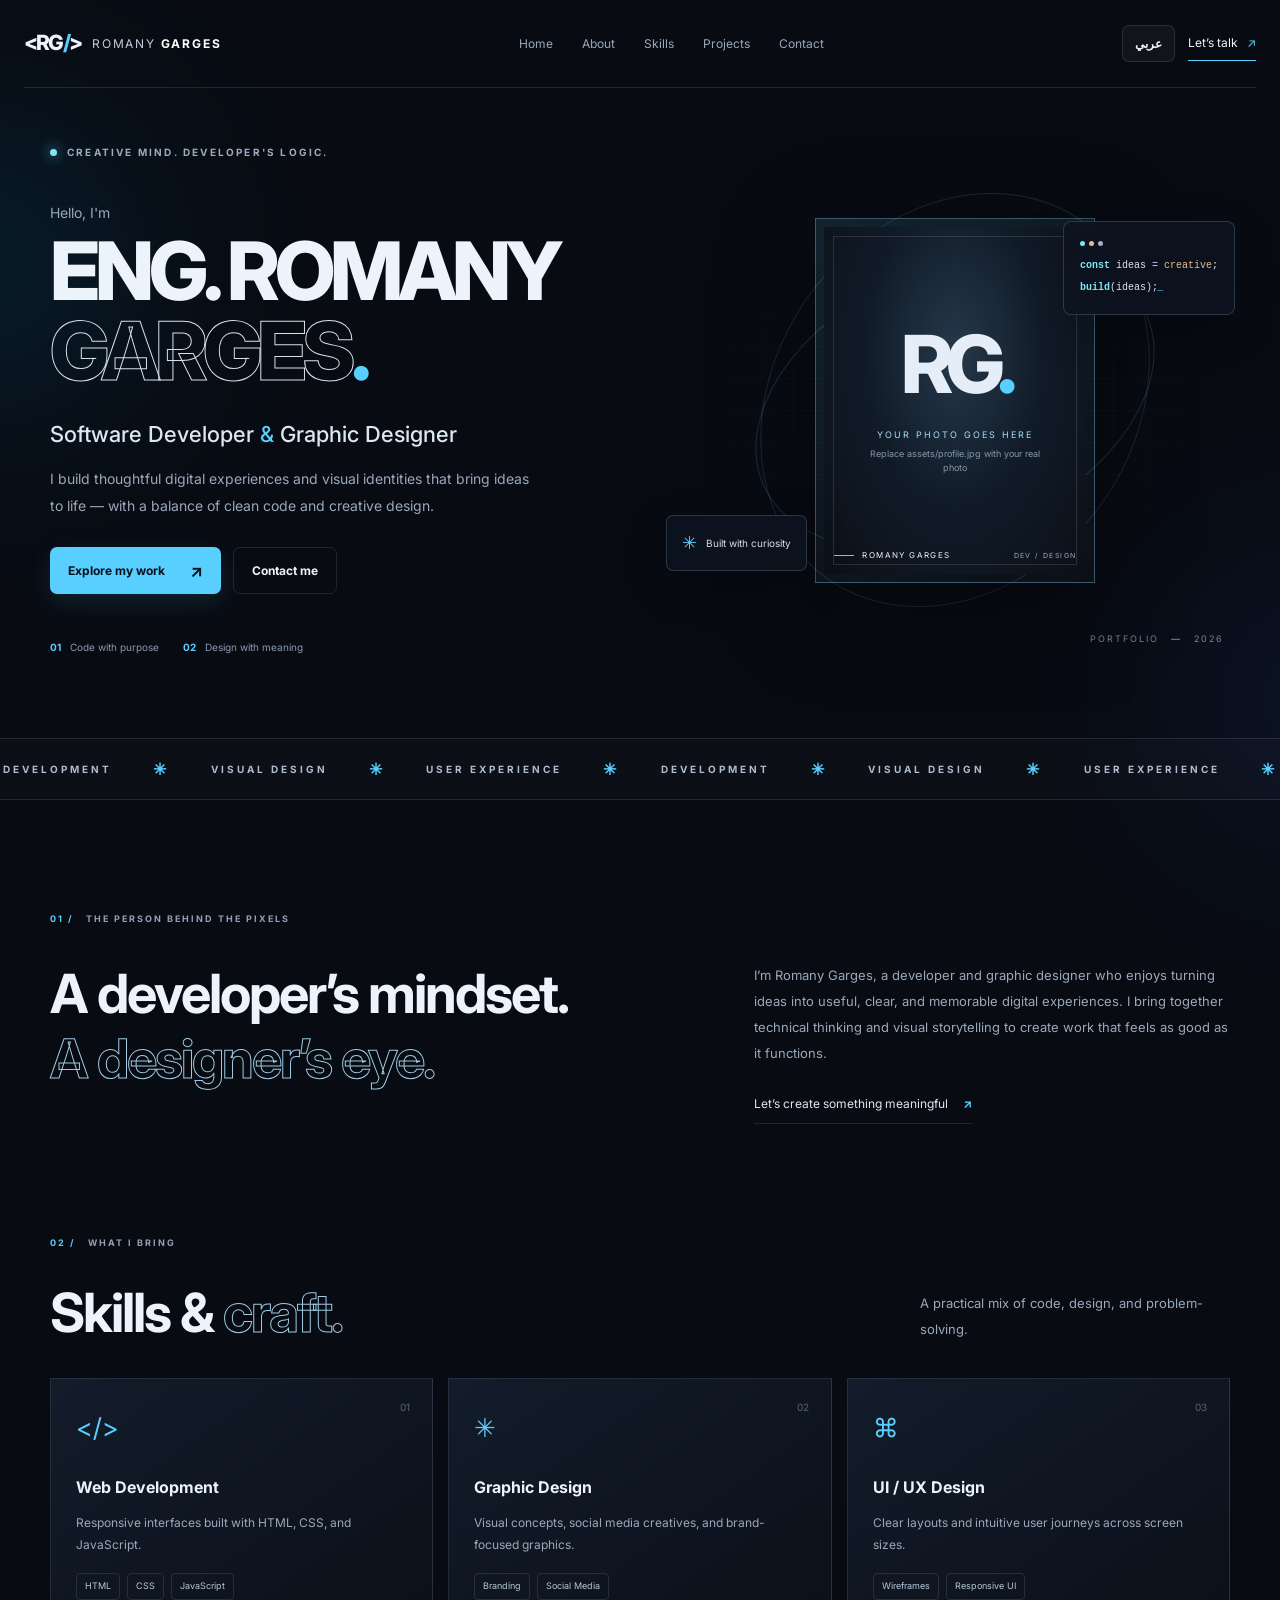
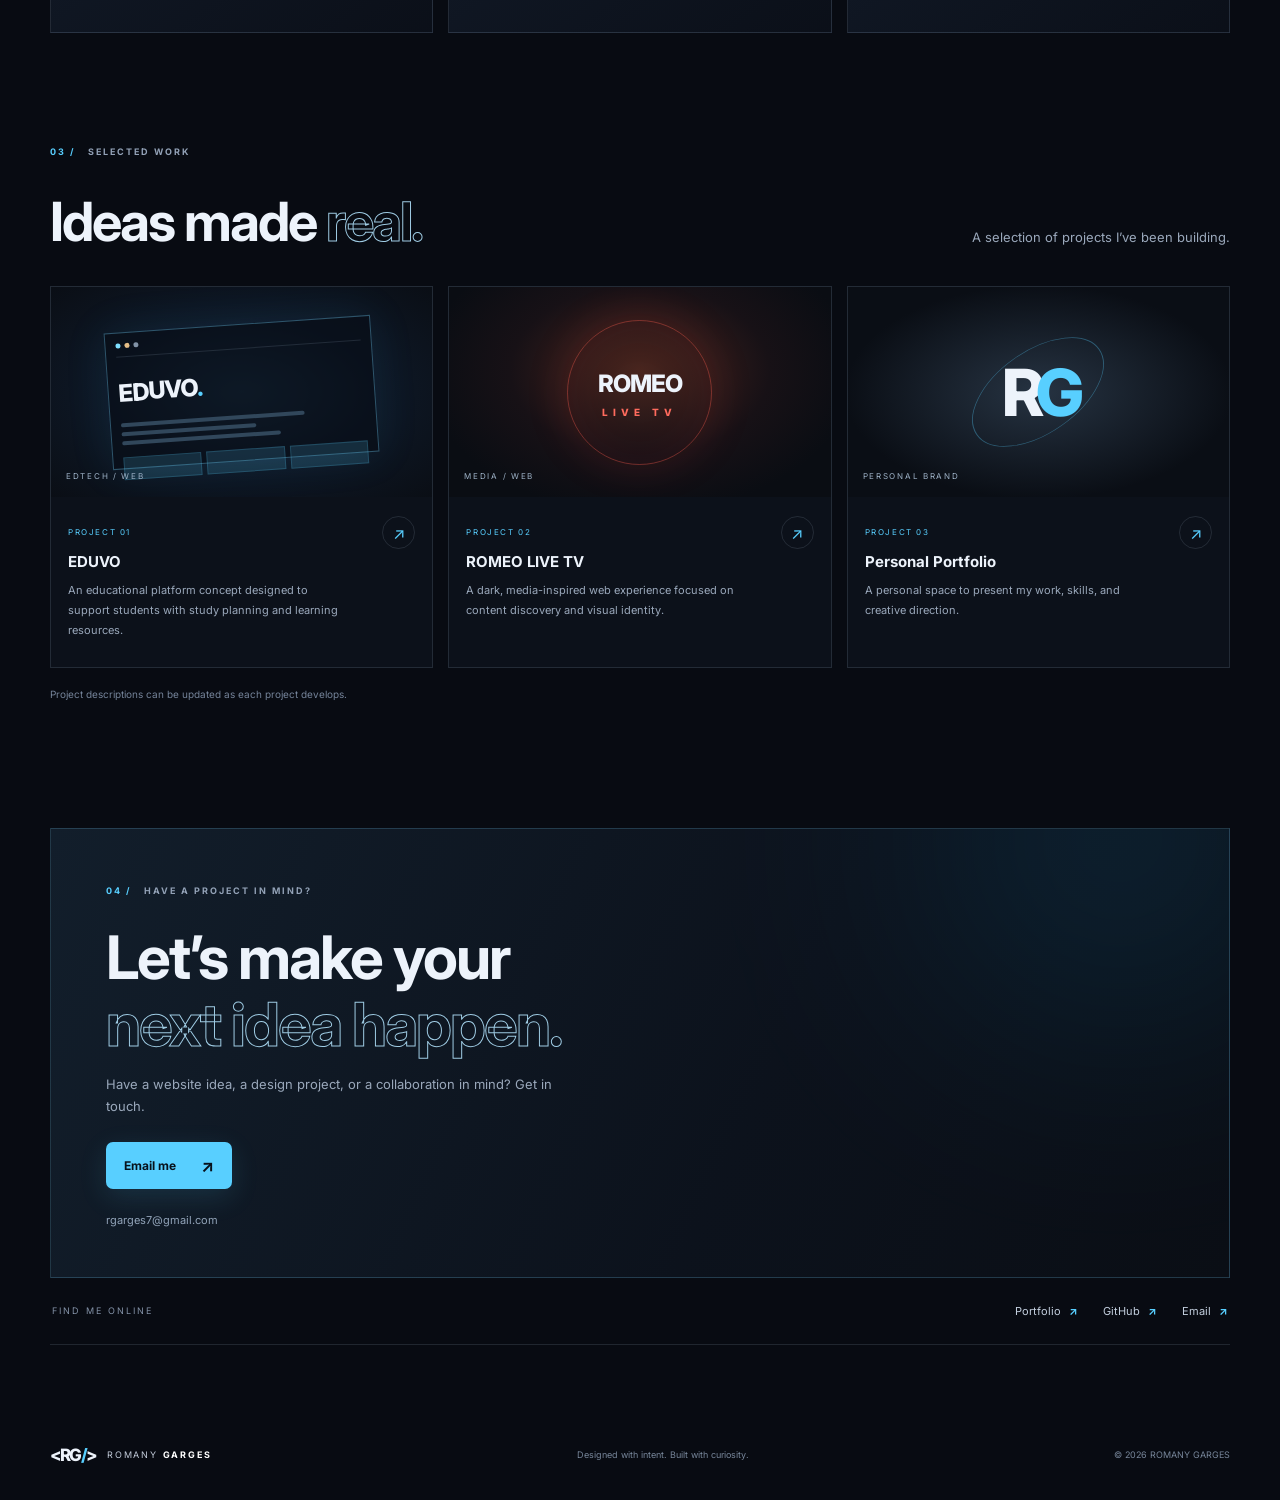
==== index.html @ a55a4fc3 "Add files via upload" ====
<!doctype html>
<html lang="en" dir="ltr">
<head>
  <meta charset="utf-8">
  <meta name="viewport" content="width=device-width, initial-scale=1">
  <meta name="theme-color" content="#080b12">
  <meta name="description" content="Romany Garges — Software Developer & Graphic Designer.">
  <title>ENG. ROMANY GARGES — Portfolio</title>
  <link rel="preconnect" href="https://fonts.googleapis.com">
  <link rel="preconnect" href="https://fonts.gstatic.com" crossorigin>
  <link href="https://fonts.googleapis.com/css2?family=Cairo:wght@400;500;600;700;800&family=Inter:wght@400;500;600;700;800&display=swap" rel="stylesheet">
  <link rel="stylesheet" href="style.css">
  <script src="script.js" defer></script>
</head>
<body>
  <div class="ambient ambient-one"></div><div class="ambient ambient-two"></div>
  <header class="site-header">
    <a class="brand" href="#home" aria-label="Romany Garges home">
      <span class="brand-mark">&lt;RG<span>/</span>&gt;</span>
      <span class="brand-name">ROMANY <b>GARGES</b></span>
    </a>
    <nav class="desktop-nav" aria-label="Main navigation">
      <a href="#home" data-i18n="navHome">Home</a><a href="#about" data-i18n="navAbout">About</a>
      <a href="#skills" data-i18n="navSkills">Skills</a><a href="#projects" data-i18n="navProjects">Projects</a>
      <a href="#contact" data-i18n="navContact">Contact</a>
    </nav>
    <div class="header-actions">
      <button class="language-toggle" id="languageToggle" type="button" aria-label="Switch language">عربي</button>
      <a class="header-cta" href="#contact" data-i18n="letsTalk">Let’s talk <span>↗</span></a>
      <button class="menu-toggle" id="menuToggle" aria-label="Open navigation" aria-expanded="false" type="button"><span></span><span></span></button>
    </div>
  </header>

  <main>
    <section class="hero section-wrap" id="home">
      <div class="hero-copy">
        <div class="eyebrow"><span class="status-dot"></span><span data-i18n="availability">CREATIVE MIND. DEVELOPER'S LOGIC.</span></div>
        <p class="hero-kicker" data-i18n="hello">Hello, I'm</p>
        <h1>ENG. ROMANY<br><span>GARGES</span><i>.</i></h1>
        <h2 data-i18n="heroRole">Software Developer <span>&</span> Graphic Designer</h2>
        <p class="hero-description" data-i18n="heroDescription">I build thoughtful digital experiences and visual identities that bring ideas to life — with a balance of clean code and creative design.</p>
        <div class="hero-actions">
          <a class="button button-primary" href="#projects"><span data-i18n="viewWork">Explore my work</span><span class="arrow">↗</span></a>
          <a class="button button-ghost" href="#contact" data-i18n="contactMe">Contact me</a>
        </div>
        <div class="hero-meta"><span><b>01</b> <span data-i18n="metaOne">Code with purpose</span></span><span><b>02</b> <span data-i18n="metaTwo">Design with meaning</span></span></div>
      </div>
      <div class="hero-visual">
        <div class="visual-grid"></div>
        <div class="orbit orbit-a"></div><div class="orbit orbit-b"></div>
        <div class="portrait-frame">
          <div class="portrait-placeholder" id="portraitPlaceholder">
            <div class="portrait-monogram">RG<span>.</span></div>
            <p data-i18n="photoHint">YOUR PHOTO GOES HERE</p>
            <small data-i18n="photoSubHint">Replace assets/profile.jpg with your real photo</small>
          </div>
          <img class="portrait-image" id="portraitImage" src="assets/profile.jpg" alt="Romany Garges portrait" hidden>
          <div class="portrait-caption"><span class="caption-line"></span><span>ROMANY GARGES</span><small>DEV / DESIGN</small></div>
        </div>
        <div class="floating-card code-card"><span class="code-dot"></span><span class="code-dot"></span><span class="code-dot"></span><p><b>const</b> ideas = <em>creative</em>;</p><p><b>build</b>(ideas);<i>_</i></p></div>
        <div class="floating-card badge-card"><span class="badge-icon">✳</span><span data-i18n="badgeText">Built with curiosity</span></div>
        <div class="visual-index">PORTFOLIO <span>—</span> 2026</div>
      </div>
    </section>

    <section class="ticker" aria-label="Specialties"><div class="ticker-track"><span>DEVELOPMENT</span><i>✳</i><span>VISUAL DESIGN</span><i>✳</i><span>USER EXPERIENCE</span><i>✳</i><span>DEVELOPMENT</span><i>✳</i><span>VISUAL DESIGN</span><i>✳</i><span>USER EXPERIENCE</span><i>✳</i></div></section>

    <section class="content-section section-wrap" id="about">
      <div class="section-label"><span>01 /</span><span data-i18n="aboutLabel">THE PERSON BEHIND THE PIXELS</span></div>
      <div class="about-grid">
        <h2 class="section-heading" data-i18n="aboutHeading">A developer’s mindset.<br><span>A designer’s eye.</span></h2>
        <div class="about-copy"><p data-i18n="aboutText">I’m Romany Garges, a developer and graphic designer who enjoys turning ideas into useful, clear, and memorable digital experiences. I bring together technical thinking and visual storytelling to create work that feels as good as it functions.</p><a class="text-link" href="#contact"><span data-i18n="startConversation">Let’s create something meaningful</span> <b>↗</b></a></div>
      </div>
    </section>

    <section class="content-section section-wrap" id="skills">
      <div class="section-label"><span>02 /</span><span data-i18n="skillsLabel">WHAT I BRING</span></div>
      <div class="section-title-row"><h2 class="section-heading" data-i18n="skillsHeading">Skills & <span>craft.</span></h2><p data-i18n="skillsIntro">A practical mix of code, design, and problem-solving.</p></div>
      <div class="skills-grid">
        <article class="skill-card"><span class="skill-number">01</span><div class="skill-icon">&lt;/&gt;</div><h3 data-i18n="skillWeb">Web Development</h3><p data-i18n="skillWebText">Responsive interfaces built with HTML, CSS, and JavaScript.</p><div class="skill-tags"><span>HTML</span><span>CSS</span><span>JavaScript</span></div></article>
        <article class="skill-card"><span class="skill-number">02</span><div class="skill-icon">✳</div><h3 data-i18n="skillDesign">Graphic Design</h3><p data-i18n="skillDesignText">Visual concepts, social media creatives, and brand-focused graphics.</p><div class="skill-tags"><span>Branding</span><span>Social Media</span></div></article>
        <article class="skill-card"><span class="skill-number">03</span><div class="skill-icon">⌘</div><h3 data-i18n="skillUI">UI / UX Design</h3><p data-i18n="skillUIText">Clear layouts and intuitive user journeys across screen sizes.</p><div class="skill-tags"><span>Wireframes</span><span>Responsive UI</span></div></article>
      </div>
    </section>

    <section class="content-section section-wrap" id="projects">
      <div class="section-label"><span>03 /</span><span data-i18n="projectsLabel">SELECTED WORK</span></div>
      <div class="section-title-row"><h2 class="section-heading" data-i18n="projectsHeading">Ideas made <span>real.</span></h2><p data-i18n="projectsIntro">A selection of projects I’ve been building.</p></div>
      <div class="projects-grid">
        <article class="project-card project-eduvo"><div class="project-art"><div class="project-window"><div class="window-top"><span></span><span></span><span></span></div><div class="eduvo-mark">EDUVO<span>.</span></div><div class="art-lines"><i></i><i></i><i></i></div><div class="art-blocks"><b></b><b></b><b></b></div></div><span class="project-type">EDTECH / WEB</span></div><div class="project-info"><div><span class="project-index">PROJECT 01</span><h3>EDUVO</h3><p data-i18n="eduvoDesc">An educational platform concept designed to support students with study planning and learning resources.</p></div><a class="project-link" href="https://upload.app/download/eduvo/eduvo.auwu/947d95ccb1afb84727fc79324b23fa2edc317f415d9a5c002e53dbbc675c8677" target="_blank" rel="noopener noreferrer" aria-label="Open EDUVO project">↗</a></div></article>
        <article class="project-card project-romeo"><div class="project-art"><div class="romeo-word">ROMEO<span>LIVE TV</span></div><div class="romeo-orb"></div><span class="project-type">MEDIA / WEB</span></div><div class="project-info"><div><span class="project-index">PROJECT 02</span><h3>ROMEO LIVE TV</h3><p data-i18n="romeoDesc">A dark, media-inspired web experience focused on content discovery and visual identity.</p></div><a class="project-link" href="https://romeo311020.github.io/romeo-live-tv-31/" target="_blank" rel="noopener noreferrer" aria-label="Open ROMEO LIVE TV project">↗</a></div></article>
        <article class="project-card project-portfolio"><div class="project-art"><div class="portfolio-symbol"><span>R</span><i>G</i></div><div class="portfolio-ring"></div><span class="project-type">PERSONAL BRAND</span></div><div class="project-info"><div><span class="project-index">PROJECT 03</span><h3 data-i18n="personalProject">Personal Portfolio</h3><p data-i18n="portfolioDesc">A personal space to present my work, skills, and creative direction.</p></div><a class="project-link" href="https://github.com/romeo311020/romany-garges-portfolio" target="_blank" rel="noopener noreferrer" aria-label="Open portfolio repository">↗</a></div></article>
      </div>
      <p class="projects-note" data-i18n="projectsNote">Project descriptions can be updated as each project develops.</p>
    </section>

    <section class="contact-section section-wrap" id="contact">
      <div class="contact-panel"><div class="contact-glow"></div><div class="section-label"><span>04 /</span><span data-i18n="contactLabel">HAVE A PROJECT IN MIND?</span></div><h2 data-i18n="contactHeading">Let’s make your<br><span>next idea happen.</span></h2><p data-i18n="contactText">Have a website idea, a design project, or a collaboration in mind? Get in touch.</p><a class="button button-primary" href="mailto:rgarges7@gmail.com"><span data-i18n="emailMe">Email me</span><span class="arrow">↗</span></a><div class="contact-email">rgarges7@gmail.com</div></div>
      <div class="social-row"><span data-i18n="socialPrompt">FIND ME ONLINE</span><div><a href="https://romeo311020.github.io/Romany-Profile/" target="_blank" rel="noopener noreferrer">Portfolio <b>↗</b></a><a href="https://github.com/romeo311020" target="_blank" rel="noopener noreferrer">GitHub <b>↗</b></a><a href="mailto:rgarges7@gmail.com">Email <b>↗</b></a></div></div>
    </section>
  </main>
  <footer class="site-footer section-wrap"><a class="brand" href="#home"><span class="brand-mark">&lt;RG<span>/</span>&gt;</span><span class="brand-name">ROMANY <b>GARGES</b></span></a><p data-i18n="footerText">Designed with intent. Built with curiosity.</p><span>© <span id="year"></span> ROMANY GARGES</span></footer>
  <button class="back-top" id="backTop" type="button" aria-label="Back to top">↑</button>
</body>
</html>
---- style.css ----
:root{--bg:#080b12;--panel:#101622;--panel2:#121b29;--line:rgba(193,211,235,.13);--text:#edf3fb;--muted:#9aa8bb;--blue:#58cfff;--cyan:#7ce6f2;--silver:#cbd5e1;--font-en:"Inter",sans-serif;--font-ar:"Cairo",sans-serif;--page:1180px}*{box-sizing:border-box}html{scroll-behavior:smooth;scroll-padding-top:100px}body{margin:0;background:var(--bg);color:var(--text);font-family:var(--font-en);line-height:1.65;overflow-x:hidden}body[dir=rtl]{font-family:var(--font-ar)}a{color:inherit;text-decoration:none}button{font:inherit}.ambient{position:absolute;pointer-events:none;filter:blur(95px);opacity:.15;border-radius:50%;z-index:-1}.ambient-one{width:330px;height:330px;background:#087cb5;top:100px;left:-180px}.ambient-two{width:280px;height:280px;background:#264bb2;top:560px;right:-180px}.section-wrap{width:min(var(--page),calc(100% - 48px));margin-inline:auto}.site-header{height:88px;width:min(1320px,calc(100% - 48px));margin:auto;display:flex;align-items:center;justify-content:space-between;border-bottom:1px solid var(--line);position:relative;z-index:10}.brand{display:inline-flex;align-items:center;gap:11px;white-space:nowrap}.brand-mark{font-size:21px;font-weight:800;letter-spacing:-1.8px;color:var(--text)}.brand-mark span,.hero h1 i,.eduvo-mark span{color:var(--blue);font-style:normal}.brand-name{font-size:12px;letter-spacing:1.8px;color:#c3ccda}.brand-name b{color:white}.desktop-nav{display:flex;gap:29px;align-items:center}.desktop-nav a{font-size:12px;color:var(--muted);transition:color .2s}.desktop-nav a:hover,.text-link:hover{color:var(--blue)}.header-actions{display:flex;align-items:center;gap:13px}.language-toggle{background:rgba(255,255,255,.04);border:1px solid var(--line);border-radius:7px;padding:8px 12px;color:var(--text);cursor:pointer;font-weight:700;font-size:12px}.header-cta{font-size:12px;border-bottom:1px solid var(--blue);padding:7px 0}.header-cta span{color:var(--blue);margin-left:6px}.menu-toggle{display:none;background:none;border:0;padding:8px}.menu-toggle span{display:block;width:22px;height:2px;background:white;margin:5px}.hero{min-height:650px;display:grid;grid-template-columns:1.04fr .96fr;align-items:center;gap:36px;padding-top:44px;padding-bottom:70px}.hero-copy{position:relative;z-index:2}.eyebrow{display:flex;align-items:center;gap:10px;color:#9baabd;font-size:10px;letter-spacing:2.2px;font-weight:700}.status-dot{width:7px;height:7px;border-radius:50%;background:var(--cyan);box-shadow:0 0 13px #58cfff}.hero-kicker{font-size:14px;color:var(--muted);margin:40px 0 7px}.hero h1{font-size:clamp(44px,6.3vw,82px);line-height:.99;letter-spacing:-5px;margin:0;font-weight:800}.hero h1 span{color:transparent;-webkit-text-stroke:1px #d6e1ef}.hero h2{font-size:clamp(16px,2vw,22px);font-weight:500;margin:25px 0 12px;color:#dce7f4}.hero h2 span{color:var(--blue)}.hero-description{max-width:490px;color:var(--muted);font-size:14px;line-height:1.9}.hero-actions{display:flex;gap:12px;margin-top:28px;flex-wrap:wrap}.button{min-height:47px;padding:0 18px;display:inline-flex;align-items:center;justify-content:center;gap:25px;border-radius:7px;font-size:12px;font-weight:700;transition:transform .2s,border-color .2s,background .2s}.button:hover{transform:translateY(-3px)}.button-primary{background:var(--blue);color:#07111b;box-shadow:0 8px 28px rgba(88,207,255,.13)}.button-primary:hover{background:#8de1ff}.button-ghost{border:1px solid var(--line);color:var(--text)}.button-ghost:hover{border-color:var(--blue)}.arrow{font-size:17px}.hero-meta{display:flex;gap:24px;margin-top:45px;color:#8b9aaf;font-size:10px}.hero-meta b{color:var(--blue);margin-right:6px}.hero-visual{height:510px;position:relative;display:flex;align-items:center;justify-content:center}.visual-grid{position:absolute;inset:8% 3%;background-image:linear-gradient(rgba(122,169,209,.07) 1px,transparent 1px),linear-gradient(90deg,rgba(122,169,209,.07) 1px,transparent 1px);background-size:32px 32px;mask-image:radial-gradient(ellipse,black 15%,transparent 72%)}.orbit{position:absolute;border:1px solid rgba(88,207,255,.19);border-radius:50%;transform:rotate(-24deg)}.orbit-a{width:420px;height:270px}.orbit-b{width:360px;height:440px;transform:rotate(36deg);border-color:rgba(203,213,225,.13)}.portrait-frame{position:relative;width:280px;height:365px;border:1px solid rgba(142,211,246,.35);padding:8px;background:linear-gradient(145deg,rgba(88,207,255,.12),rgba(255,255,255,.015));box-shadow:0 24px 100px rgba(0,0,0,.4);z-index:1}.portrait-frame:before{content:"";position:absolute;inset:17px;border:1px solid rgba(255,255,255,.12);pointer-events:none;z-index:2}.portrait-placeholder{height:100%;display:flex;flex-direction:column;align-items:center;justify-content:center;text-align:center;background:radial-gradient(ellipse at 50% 36%,#25384a 0,#111b28 48%,#0b1018 100%);padding:18px}.portrait-monogram{font-size:80px;line-height:1;font-weight:800;letter-spacing:-8px;color:#e5edf8}.portrait-monogram span{color:var(--blue)}.portrait-placeholder p{font-size:9px;letter-spacing:2px;color:#a5dff6;margin:24px 0 4px}.portrait-placeholder small{font-size:9px;color:#8797a9;max-width:170px}.portrait-image{width:100%;height:100%;object-fit:cover;display:block}.portrait-image[hidden]{display:none}.portrait-caption{position:absolute;bottom:19px;left:18px;right:18px;display:flex;align-items:center;gap:8px;font-size:8px;letter-spacing:1.4px;z-index:3}.caption-line{width:20px;height:1px;background:var(--blue)}.portrait-caption small{margin-left:auto;color:#9aa8bb;font-size:7px}.floating-card{position:absolute;background:rgba(13,20,31,.88);border:1px solid rgba(188,213,238,.19);backdrop-filter:blur(14px);box-shadow:0 15px 45px rgba(0,0,0,.22);z-index:3}.code-card{top:76px;right:-5px;padding:13px 16px;border-radius:8px;font:10px/1.8 monospace;color:#dce7f4}.code-card p{margin:4px 0}.code-card b{color:#7ce6f2}.code-card em{color:#e9bd85;font-style:normal}.code-card i{color:var(--blue)}.code-dot{display:inline-block;width:5px;height:5px;border-radius:50%;background:#7ce6f2;margin-right:4px}.code-dot:nth-child(2){background:#e9bd85}.code-dot:nth-child(3){background:#a4b1c3}.badge-card{left:-15px;bottom:84px;padding:12px 15px;display:flex;align-items:center;gap:9px;border-radius:7px;font-size:10px;color:#d4dfeb}.badge-icon{color:var(--blue);font-size:18px}.visual-index{position:absolute;bottom:8px;right:6px;color:#748398;font-size:9px;letter-spacing:2px}.visual-index span{color:var(--blue);margin:0 7px}.ticker{overflow:hidden;border-block:1px solid var(--line);background:rgba(255,255,255,.015);padding:17px 0}.ticker-track{display:flex;align-items:center;justify-content:space-around;gap:35px;min-width:750px;white-space:nowrap;font-size:10px;letter-spacing:3px;color:#aebbd0;font-weight:700}.ticker-track i{color:var(--blue);font-size:16px;font-style:normal}.content-section{padding-top:112px}.section-label{display:flex;gap:12px;align-items:center;color:#93a2b7;font-size:9px;letter-spacing:2px;font-weight:700}.section-label span:first-child{color:var(--blue)}.about-grid{display:grid;grid-template-columns:1fr .75fr;gap:70px;align-items:start;margin-top:35px}.section-heading{font-size:clamp(32px,4.4vw,54px);line-height:1.2;letter-spacing:-2px;margin:0;font-weight:700}.section-heading span,.contact-panel h2 span{color:transparent;-webkit-text-stroke:1px #9fcce4}.about-copy p,.section-title-row>p{font-size:13px;line-height:2;color:var(--muted);margin:0 0 23px}.text-link{display:inline-flex;gap:15px;align-items:center;color:#dce7f4;font-size:12px;border-bottom:1px solid var(--line);padding-bottom:9px}.text-link b{color:var(--blue)}.section-title-row{display:flex;justify-content:space-between;align-items:end;gap:25px;margin:30px 0 32px}.section-title-row>p{max-width:310px;margin-bottom:4px}.skills-grid{display:grid;grid-template-columns:repeat(3,1fr);gap:15px}.skill-card{position:relative;background:linear-gradient(145deg,rgba(20,30,45,.9),rgba(11,16,25,.9));border:1px solid var(--line);padding:28px 25px 25px;min-height:255px;transition:transform .25s,border-color .25s}.skill-card:hover,.project-card:hover{transform:translateY(-5px);border-color:rgba(88,207,255,.4)}.skill-number{position:absolute;right:22px;top:20px;color:#53647a;font-size:10px}.skill-icon{font-size:26px;color:var(--blue);margin-bottom:24px}.skill-card h3{font-size:16px;margin:0 0 10px}.skill-card p{font-size:12px;color:var(--muted);line-height:1.8;min-height:43px}.skill-tags{display:flex;flex-wrap:wrap;gap:7px;margin-top:18px}.skill-tags span{font-size:9px;color:#b8c7d9;padding:5px 8px;border:1px solid var(--line);border-radius:4px}.projects-grid{display:grid;grid-template-columns:repeat(3,1fr);gap:15px}.project-card{border:1px solid var(--line);background:#0c111a;transition:transform .25s,border-color .25s;min-width:0}.project-art{height:210px;position:relative;overflow:hidden;display:flex;align-items:center;justify-content:center;background:radial-gradient(ellipse at 50% 50%,#1c3549 0,#0e1826 50%,#0a0e15 100%)}.project-type{position:absolute;bottom:14px;left:15px;color:#9eb2c7;font-size:8px;letter-spacing:1.7px}.project-window{width:70%;height:65%;border:1px solid rgba(114,213,255,.35);background:rgba(8,14,23,.7);padding:10px;box-shadow:0 0 45px rgba(45,161,220,.1);transform:rotate(-4deg)}.window-top{display:flex;gap:4px;border-bottom:1px solid var(--line);padding-bottom:8px}.window-top span{width:5px;height:5px;border-radius:50%;background:#7edfff}.window-top span:nth-child(2){background:#e5bd86}.window-top span:nth-child(3){background:#8192a6}.eduvo-mark{font-weight:800;font-size:24px;letter-spacing:-1px;margin:16px 0 10px}.art-lines i{display:block;height:4px;width:75%;margin:5px 0;background:#31475b;border-radius:4px}.art-lines i:nth-child(2){width:55%}.art-lines i:nth-child(3){width:65%}.art-blocks{display:flex;gap:5px;margin-top:12px}.art-blocks b{height:23px;flex:1;background:rgba(88,207,255,.15);border:1px solid rgba(88,207,255,.18)}.project-romeo .project-art{background:radial-gradient(ellipse at 50% 40%,#49251e,#171116 48%,#0a0d13 80%)}.romeo-word{font-size:24px;font-weight:800;letter-spacing:-1px;z-index:1}.romeo-word span{display:block;font-size:10px;letter-spacing:5px;color:#ff6b5e;text-align:center}.romeo-orb{position:absolute;width:145px;height:145px;border:1px solid rgba(255,90,76,.4);border-radius:50%;box-shadow:0 0 45px rgba(255,60,55,.13),inset 0 0 45px rgba(255,60,55,.09)}.project-portfolio .project-art{background:radial-gradient(ellipse at 50% 50%,#263342,#0a0e15 72%)}.portfolio-symbol{font-size:65px;font-weight:800;letter-spacing:-9px;z-index:1}.portfolio-symbol i{font-style:normal;color:var(--blue)}.portfolio-ring{position:absolute;width:150px;height:150px;border:1px solid rgba(88,207,255,.35);border-radius:50%;transform:rotate(-35deg) scaleY(.55)}.project-info{display:flex;justify-content:space-between;gap:10px;padding:19px 17px 20px;min-height:170px}.project-index{font-size:8px;color:var(--blue);letter-spacing:1.6px}.project-info h3{font-size:15px;margin:7px 0}.project-info p{font-size:11px;line-height:1.8;color:var(--muted);margin:0;max-width:270px}.project-link{flex:0 0 33px;width:33px;height:33px;border:1px solid var(--line);border-radius:50%;display:grid;place-items:center;color:var(--blue);align-self:flex-start}.project-link:hover{background:var(--blue);color:#07111b}.projects-note{font-size:10px;color:#75849a;margin-top:18px}.contact-section{padding-top:115px;padding-bottom:65px}.contact-panel{position:relative;overflow:hidden;padding:55px 55px 48px;border:1px solid rgba(115,200,239,.22);background:linear-gradient(115deg,#121e2b,#0c121c 60%,#0a0e15)}.contact-glow{position:absolute;width:360px;height:360px;right:-70px;top:-170px;border-radius:50%;background:#168ac4;filter:blur(130px);opacity:.17}.contact-panel h2{font-size:clamp(36px,5vw,60px);line-height:1.13;letter-spacing:-2px;margin:25px 0 15px;position:relative}.contact-panel>p{color:var(--muted);font-size:13px;max-width:470px;margin-bottom:25px}.contact-email{font-size:11px;color:#92a4b9;margin-top:22px}.social-row{display:flex;justify-content:space-between;gap:25px;align-items:center;padding:24px 2px;border-bottom:1px solid var(--line)}.social-row>span{font-size:9px;letter-spacing:2px;color:#8392a7}.social-row>div{display:flex;gap:25px;flex-wrap:wrap}.social-row a{font-size:11px;color:#c3cfde}.social-row a b{color:var(--blue);margin-left:5px}.site-footer{min-height:90px;display:flex;align-items:center;justify-content:space-between;gap:20px;color:#77869a;font-size:9px}.site-footer .brand-mark{font-size:17px}.site-footer .brand-name{font-size:9px}.back-top{position:fixed;bottom:20px;right:20px;width:38px;height:38px;border:1px solid var(--line);background:#101925;color:var(--blue);border-radius:8px;cursor:pointer;opacity:0;pointer-events:none;transition:opacity .2s;z-index:9}.back-top.visible{opacity:1;pointer-events:auto}body[dir=rtl] .hero h1{letter-spacing:0}body[dir=rtl] .hero-meta b{margin-left:6px;margin-right:0}body[dir=rtl] .header-cta span{margin-right:6px;margin-left:0}body[dir=rtl] .project-type{left:auto;right:15px}body[dir=rtl] .skill-number{right:auto;left:22px}body[dir=rtl] .code-card{right:auto;left:-5px}body[dir=rtl] .badge-card{left:auto;right:-15px}body[dir=rtl] .visual-index{right:auto;left:6px}body[dir=rtl] .portrait-caption{left:18px;right:18px}body[dir=rtl] .portrait-caption small{margin-left:0;margin-right:auto}body[dir=rtl] .back-top{right:auto;left:20px}body[dir=rtl] .contact-glow{right:auto;left:-70px}body[dir=rtl] .project-info{text-align:right}
@media(max-width:900px){.desktop-nav{gap:15px}.desktop-nav a{font-size:11px}.hero{gap:12px;min-height:590px}.hero h1{font-size:clamp(43px,7vw,65px)}.hero-visual{transform:scale(.9);transform-origin:center}.about-grid{gap:35px}.project-art{height:170px}.project-info{padding:15px 13px}.project-info p{font-size:10px}}@media(max-width:700px){.section-wrap,.site-header{width:calc(100% - 34px)}.site-header{height:74px}.brand-name{font-size:10px;letter-spacing:1px}.desktop-nav{display:none;position:absolute;top:73px;left:0;right:0;padding:18px;background:#0d1420;border:1px solid var(--line);flex-direction:column;align-items:stretch;gap:0}.desktop-nav.open{display:flex}.desktop-nav a{padding:12px 5px;border-bottom:1px solid var(--line);font-size:13px}.desktop-nav a:last-child{border:0}.header-cta{display:none}.menu-toggle{display:block}.hero{grid-template-columns:1fr;padding-top:55px;padding-bottom:35px;gap:10px}.hero-copy{order:1}.hero-visual{order:0;height:350px;transform:scale(.82);margin:-15px 0 -5px}.hero-kicker{margin-top:26px}.hero h1{font-size:clamp(46px,12vw,72px);letter-spacing:-3px}.hero-description{font-size:13px}.hero-meta{margin-top:30px;gap:15px;flex-wrap:wrap}.code-card{right:0}.badge-card{left:0}.content-section{padding-top:78px}.about-grid{grid-template-columns:1fr;gap:22px;margin-top:25px}.section-heading{font-size:38px}.section-title-row{display:block;margin:24px 0}.section-title-row>p{margin-top:12px}.skills-grid,.projects-grid{grid-template-columns:1fr}.skill-card{min-height:220px}.project-art{height:220px}.project-info{min-height:unset;padding:20px 17px}.project-info p{font-size:11px}.contact-section{padding-top:80px;padding-bottom:35px}.contact-panel{padding:35px 23px}.contact-panel h2{font-size:40px}.social-row{align-items:flex-start;flex-direction:column}.social-row>div{gap:18px}.site-footer{padding:22px 0;align-items:flex-start;flex-direction:column;gap:9px}.ticker-track{justify-content:flex-start;padding-left:15px;gap:24px}.ambient-one{left:-230px}}@media(prefers-reduced-motion:reduce){*,*::before,*::after{scroll-behavior:auto!important;transition:none!important;animation:none!important}}
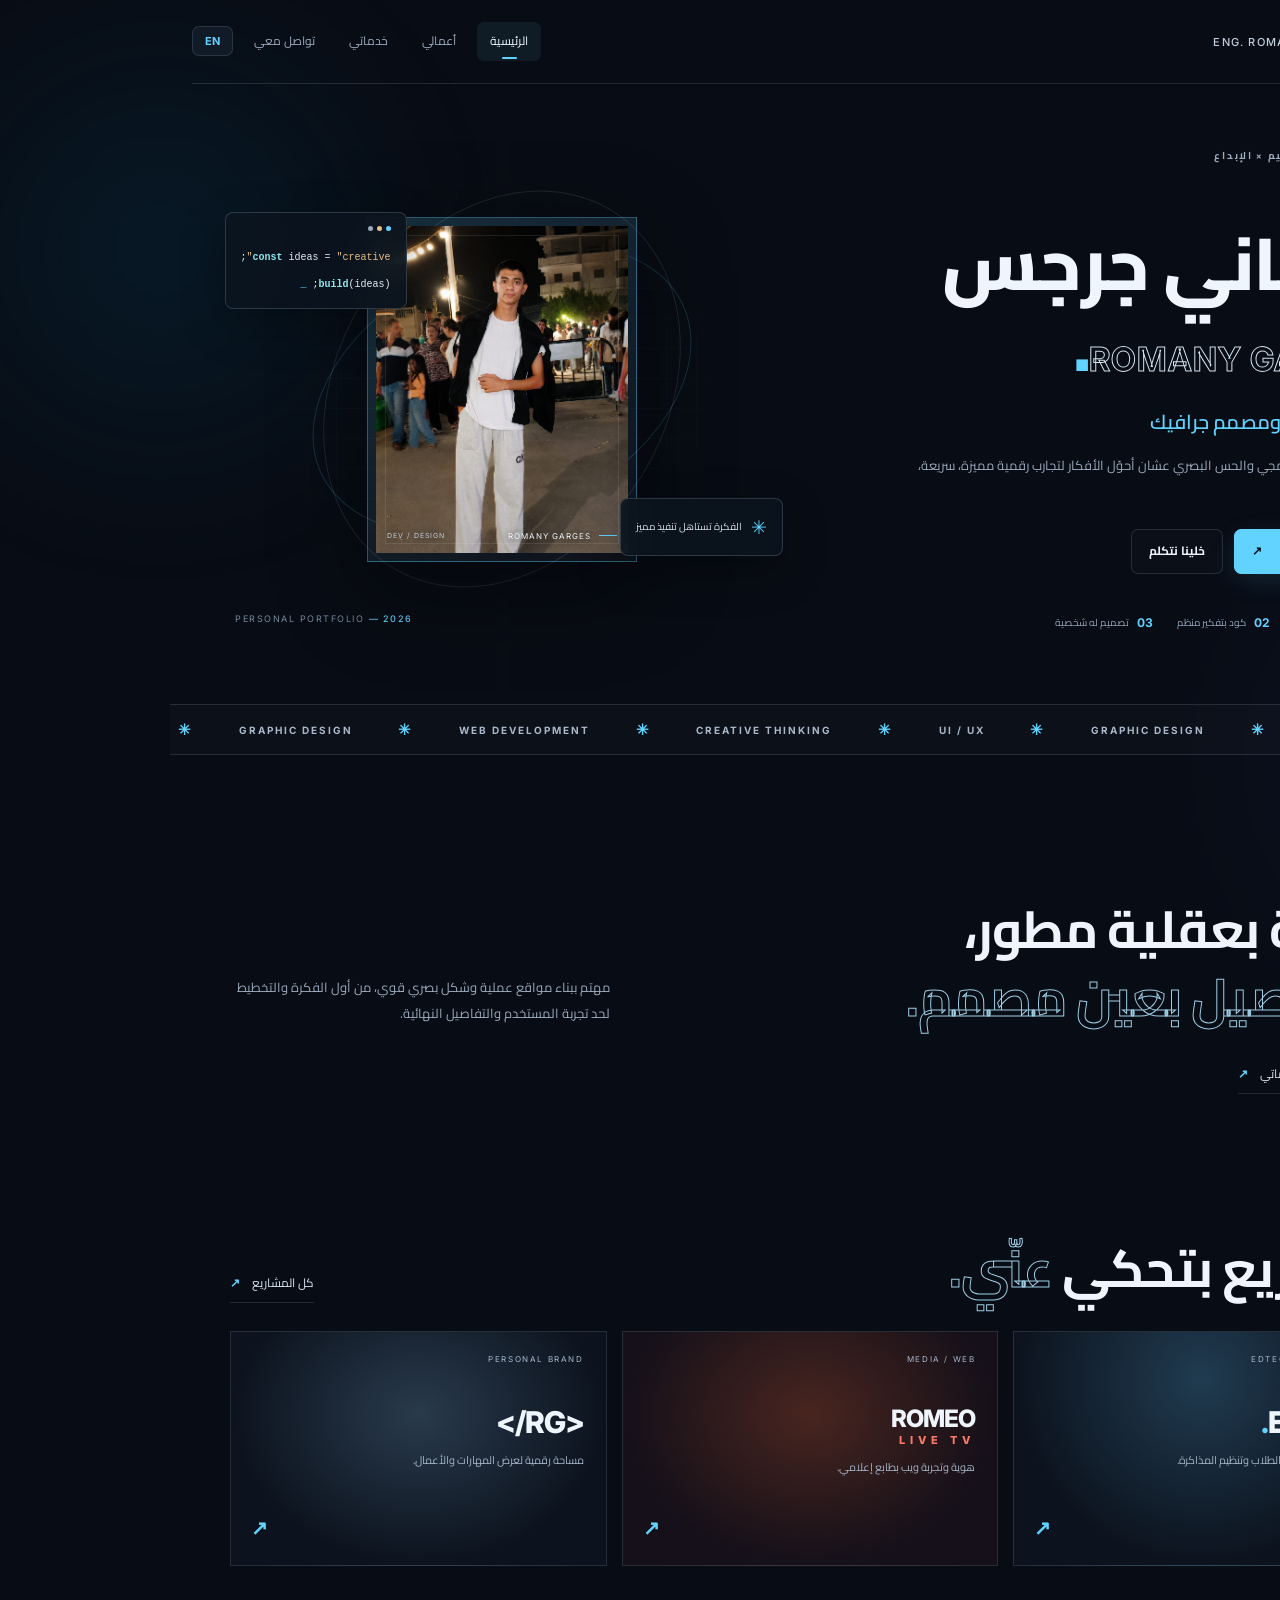
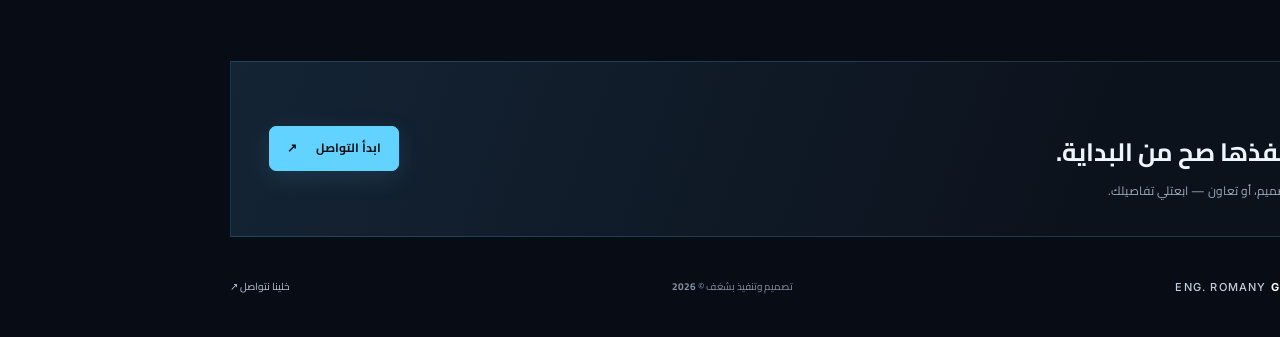
==== commit 7c2c6214: "Add files via upload" ====
--- a/index.html
+++ b/index.html
@@ -1,105 +1,51 @@
 <!doctype html>
-<html lang="en" dir="ltr">
+<html lang="ar" dir="rtl">
 <head>
-  <meta charset="utf-8">
-  <meta name="viewport" content="width=device-width, initial-scale=1">
-  <meta name="theme-color" content="#080b12">
-  <meta name="description" content="Romany Garges — Software Developer & Graphic Designer.">
-  <title>ENG. ROMANY GARGES — Portfolio</title>
-  <link rel="preconnect" href="https://fonts.googleapis.com">
-  <link rel="preconnect" href="https://fonts.gstatic.com" crossorigin>
-  <link href="https://fonts.googleapis.com/css2?family=Cairo:wght@400;500;600;700;800&family=Inter:wght@400;500;600;700;800&display=swap" rel="stylesheet">
-  <link rel="stylesheet" href="style.css">
-  <script src="script.js" defer></script>
+<meta charset="utf-8"><meta name="viewport" content="width=device-width,initial-scale=1">
+<meta name="theme-color" content="#080c14">
+<meta name="description" content="روماني جرجس — مطور مواقع ومصمم جرافيك. اكتشف أعمالي ومهاراتي وتواصل معي.">
+<title>ENG. ROMANY GARGES | الرئيسية</title>
+<link rel="preconnect" href="https://fonts.googleapis.com"><link rel="preconnect" href="https://fonts.gstatic.com" crossorigin>
+<link href="https://fonts.googleapis.com/css2?family=Cairo:wght@400;500;600;700;800&family=Inter:wght@400;500;600;700;800&display=swap" rel="stylesheet">
+<link rel="stylesheet" href="style.css"><script src="script.js" defer></script>
 </head>
 <body>
-  <div class="ambient ambient-one"></div><div class="ambient ambient-two"></div>
-  <header class="site-header">
-    <a class="brand" href="#home" aria-label="Romany Garges home">
-      <span class="brand-mark">&lt;RG<span>/</span>&gt;</span>
-      <span class="brand-name">ROMANY <b>GARGES</b></span>
-    </a>
-    <nav class="desktop-nav" aria-label="Main navigation">
-      <a href="#home" data-i18n="navHome">Home</a><a href="#about" data-i18n="navAbout">About</a>
-      <a href="#skills" data-i18n="navSkills">Skills</a><a href="#projects" data-i18n="navProjects">Projects</a>
-      <a href="#contact" data-i18n="navContact">Contact</a>
-    </nav>
-    <div class="header-actions">
-      <button class="language-toggle" id="languageToggle" type="button" aria-label="Switch language">عربي</button>
-      <a class="header-cta" href="#contact" data-i18n="letsTalk">Let’s talk <span>↗</span></a>
-      <button class="menu-toggle" id="menuToggle" aria-label="Open navigation" aria-expanded="false" type="button"><span></span><span></span></button>
-    </div>
-  </header>
-
-  <main>
-    <section class="hero section-wrap" id="home">
-      <div class="hero-copy">
-        <div class="eyebrow"><span class="status-dot"></span><span data-i18n="availability">CREATIVE MIND. DEVELOPER'S LOGIC.</span></div>
-        <p class="hero-kicker" data-i18n="hello">Hello, I'm</p>
-        <h1>ENG. ROMANY<br><span>GARGES</span><i>.</i></h1>
-        <h2 data-i18n="heroRole">Software Developer <span>&</span> Graphic Designer</h2>
-        <p class="hero-description" data-i18n="heroDescription">I build thoughtful digital experiences and visual identities that bring ideas to life — with a balance of clean code and creative design.</p>
-        <div class="hero-actions">
-          <a class="button button-primary" href="#projects"><span data-i18n="viewWork">Explore my work</span><span class="arrow">↗</span></a>
-          <a class="button button-ghost" href="#contact" data-i18n="contactMe">Contact me</a>
-        </div>
-        <div class="hero-meta"><span><b>01</b> <span data-i18n="metaOne">Code with purpose</span></span><span><b>02</b> <span data-i18n="metaTwo">Design with meaning</span></span></div>
-      </div>
-      <div class="hero-visual">
-        <div class="visual-grid"></div>
-        <div class="orbit orbit-a"></div><div class="orbit orbit-b"></div>
-        <div class="portrait-frame">
-          <div class="portrait-placeholder" id="portraitPlaceholder">
-            <div class="portrait-monogram">RG<span>.</span></div>
-            <p data-i18n="photoHint">YOUR PHOTO GOES HERE</p>
-            <small data-i18n="photoSubHint">Replace assets/profile.jpg with your real photo</small>
-          </div>
-          <img class="portrait-image" id="portraitImage" src="assets/profile.jpg" alt="Romany Garges portrait" hidden>
-          <div class="portrait-caption"><span class="caption-line"></span><span>ROMANY GARGES</span><small>DEV / DESIGN</small></div>
-        </div>
-        <div class="floating-card code-card"><span class="code-dot"></span><span class="code-dot"></span><span class="code-dot"></span><p><b>const</b> ideas = <em>creative</em>;</p><p><b>build</b>(ideas);<i>_</i></p></div>
-        <div class="floating-card badge-card"><span class="badge-icon">✳</span><span data-i18n="badgeText">Built with curiosity</span></div>
-        <div class="visual-index">PORTFOLIO <span>—</span> 2026</div>
-      </div>
-    </section>
-
-    <section class="ticker" aria-label="Specialties"><div class="ticker-track"><span>DEVELOPMENT</span><i>✳</i><span>VISUAL DESIGN</span><i>✳</i><span>USER EXPERIENCE</span><i>✳</i><span>DEVELOPMENT</span><i>✳</i><span>VISUAL DESIGN</span><i>✳</i><span>USER EXPERIENCE</span><i>✳</i></div></section>
-
-    <section class="content-section section-wrap" id="about">
-      <div class="section-label"><span>01 /</span><span data-i18n="aboutLabel">THE PERSON BEHIND THE PIXELS</span></div>
-      <div class="about-grid">
-        <h2 class="section-heading" data-i18n="aboutHeading">A developer’s mindset.<br><span>A designer’s eye.</span></h2>
-        <div class="about-copy"><p data-i18n="aboutText">I’m Romany Garges, a developer and graphic designer who enjoys turning ideas into useful, clear, and memorable digital experiences. I bring together technical thinking and visual storytelling to create work that feels as good as it functions.</p><a class="text-link" href="#contact"><span data-i18n="startConversation">Let’s create something meaningful</span> <b>↗</b></a></div>
-      </div>
-    </section>
-
-    <section class="content-section section-wrap" id="skills">
-      <div class="section-label"><span>02 /</span><span data-i18n="skillsLabel">WHAT I BRING</span></div>
-      <div class="section-title-row"><h2 class="section-heading" data-i18n="skillsHeading">Skills & <span>craft.</span></h2><p data-i18n="skillsIntro">A practical mix of code, design, and problem-solving.</p></div>
-      <div class="skills-grid">
-        <article class="skill-card"><span class="skill-number">01</span><div class="skill-icon">&lt;/&gt;</div><h3 data-i18n="skillWeb">Web Development</h3><p data-i18n="skillWebText">Responsive interfaces built with HTML, CSS, and JavaScript.</p><div class="skill-tags"><span>HTML</span><span>CSS</span><span>JavaScript</span></div></article>
-        <article class="skill-card"><span class="skill-number">02</span><div class="skill-icon">✳</div><h3 data-i18n="skillDesign">Graphic Design</h3><p data-i18n="skillDesignText">Visual concepts, social media creatives, and brand-focused graphics.</p><div class="skill-tags"><span>Branding</span><span>Social Media</span></div></article>
-        <article class="skill-card"><span class="skill-number">03</span><div class="skill-icon">⌘</div><h3 data-i18n="skillUI">UI / UX Design</h3><p data-i18n="skillUIText">Clear layouts and intuitive user journeys across screen sizes.</p><div class="skill-tags"><span>Wireframes</span><span>Responsive UI</span></div></article>
-      </div>
-    </section>
-
-    <section class="content-section section-wrap" id="projects">
-      <div class="section-label"><span>03 /</span><span data-i18n="projectsLabel">SELECTED WORK</span></div>
-      <div class="section-title-row"><h2 class="section-heading" data-i18n="projectsHeading">Ideas made <span>real.</span></h2><p data-i18n="projectsIntro">A selection of projects I’ve been building.</p></div>
-      <div class="projects-grid">
-        <article class="project-card project-eduvo"><div class="project-art"><div class="project-window"><div class="window-top"><span></span><span></span><span></span></div><div class="eduvo-mark">EDUVO<span>.</span></div><div class="art-lines"><i></i><i></i><i></i></div><div class="art-blocks"><b></b><b></b><b></b></div></div><span class="project-type">EDTECH / WEB</span></div><div class="project-info"><div><span class="project-index">PROJECT 01</span><h3>EDUVO</h3><p data-i18n="eduvoDesc">An educational platform concept designed to support students with study planning and learning resources.</p></div><a class="project-link" href="https://upload.app/download/eduvo/eduvo.auwu/947d95ccb1afb84727fc79324b23fa2edc317f415d9a5c002e53dbbc675c8677" target="_blank" rel="noopener noreferrer" aria-label="Open EDUVO project">↗</a></div></article>
-        <article class="project-card project-romeo"><div class="project-art"><div class="romeo-word">ROMEO<span>LIVE TV</span></div><div class="romeo-orb"></div><span class="project-type">MEDIA / WEB</span></div><div class="project-info"><div><span class="project-index">PROJECT 02</span><h3>ROMEO LIVE TV</h3><p data-i18n="romeoDesc">A dark, media-inspired web experience focused on content discovery and visual identity.</p></div><a class="project-link" href="https://romeo311020.github.io/romeo-live-tv-31/" target="_blank" rel="noopener noreferrer" aria-label="Open ROMEO LIVE TV project">↗</a></div></article>
-        <article class="project-card project-portfolio"><div class="project-art"><div class="portfolio-symbol"><span>R</span><i>G</i></div><div class="portfolio-ring"></div><span class="project-type">PERSONAL BRAND</span></div><div class="project-info"><div><span class="project-index">PROJECT 03</span><h3 data-i18n="personalProject">Personal Portfolio</h3><p data-i18n="portfolioDesc">A personal space to present my work, skills, and creative direction.</p></div><a class="project-link" href="https://github.com/romeo311020/romany-garges-portfolio" target="_blank" rel="noopener noreferrer" aria-label="Open portfolio repository">↗</a></div></article>
-      </div>
-      <p class="projects-note" data-i18n="projectsNote">Project descriptions can be updated as each project develops.</p>
-    </section>
-
-    <section class="contact-section section-wrap" id="contact">
-      <div class="contact-panel"><div class="contact-glow"></div><div class="section-label"><span>04 /</span><span data-i18n="contactLabel">HAVE A PROJECT IN MIND?</span></div><h2 data-i18n="contactHeading">Let’s make your<br><span>next idea happen.</span></h2><p data-i18n="contactText">Have a website idea, a design project, or a collaboration in mind? Get in touch.</p><a class="button button-primary" href="mailto:rgarges7@gmail.com"><span data-i18n="emailMe">Email me</span><span class="arrow">↗</span></a><div class="contact-email">rgarges7@gmail.com</div></div>
-      <div class="social-row"><span data-i18n="socialPrompt">FIND ME ONLINE</span><div><a href="https://romeo311020.github.io/Romany-Profile/" target="_blank" rel="noopener noreferrer">Portfolio <b>↗</b></a><a href="https://github.com/romeo311020" target="_blank" rel="noopener noreferrer">GitHub <b>↗</b></a><a href="mailto:rgarges7@gmail.com">Email <b>↗</b></a></div></div>
-    </section>
-  </main>
-  <footer class="site-footer section-wrap"><a class="brand" href="#home"><span class="brand-mark">&lt;RG<span>/</span>&gt;</span><span class="brand-name">ROMANY <b>GARGES</b></span></a><p data-i18n="footerText">Designed with intent. Built with curiosity.</p><span>© <span id="year"></span> ROMANY GARGES</span></footer>
-  <button class="back-top" id="backTop" type="button" aria-label="Back to top">↑</button>
-</body>
-</html>
+<div class="page-glow glow-a"></div><div class="page-glow glow-b"></div>
+<header class="site-header">
+  <a class="brand" href="index.html"><span class="brand-symbol">&lt;RG<span>/</span>&gt;</span><span class="brand-text">ENG. ROMANY <b>GARGES</b></span></a>
+  <button class="menu-toggle" aria-label="فتح القائمة" aria-expanded="false"><span></span><span></span><span></span></button>
+  <nav class="main-nav" aria-label="القائمة الرئيسية">
+    <a class="active" href="index.html">الرئيسية</a><a href="projects.html">أعمالي</a><a href="services.html">خدماتي</a><a href="contact.html">تواصل معي</a>
+    <button class="lang-toggle" type="button" aria-label="Switch language">EN</button>
+  </nav>
+</header>
+<main>
+<section class="hero container">
+  <div class="hero-copy reveal">
+    <div class="eyebrow"><span class="pulse"></span> البرمجة × التصميم × الإبداع</div>
+    <p class="hero-intro">أهلًا، أنا</p>
+    <h1>روماني جرجس<br><span>ROMANY GARGES</span><i>.</i></h1>
+    <h2>مطور مواقع <b>ومصمم جرافيك</b></h2>
+    <p class="hero-desc">بجمع بين التفكير البرمجي والحس البصري عشان أحوّل الأفكار لتجارب رقمية مميزة، سريعة، وسهلة الاستخدام.</p>
+    <div class="hero-actions"><a class="btn btn-primary" href="projects.html">استكشف أعمالي <span>↗</span></a><a class="btn btn-outline" href="contact.html">خلينا نتكلم</a></div>
+    <div class="quick-stats"><div><strong>01</strong><span>أفكار تتحول لواقع</span></div><div><strong>02</strong><span>كود بتفكير منظم</span></div><div><strong>03</strong><span>تصميم له شخصية</span></div></div>
+  </div>
+  <div class="hero-art reveal">
+    <div class="art-grid"></div><div class="art-orbit orbit-one"></div><div class="art-orbit orbit-two"></div>
+    <div class="profile-frame"><img src="profile.jpg" alt="الصورة الشخصية لروماني جرجس" class="profile-photo" onerror="this.style.display='none';this.nextElementSibling.style.display='flex'"><div class="profile-fallback"><span>RG<span>.</span></span><small>ENG. ROMANY GARGES</small></div><div class="photo-label"><span></span> ROMANY GARGES <small>DEV / DESIGN</small></div></div>
+    <div class="float-card code-float"><div class="window-dots"><i></i><i></i><i></i></div><code><b>const</b> ideas = <em>"creative"</em>;<br><b>build</b>(ideas); <span>_</span></code></div>
+    <div class="float-card note-float"><span>✳</span> الفكرة تستاهل تنفيذ مميز</div><div class="art-caption">PERSONAL PORTFOLIO <b>— 2026</b></div>
+  </div>
+</section>
+<div class="ticker"><div class="ticker-track"><span>WEB DEVELOPMENT</span><i>✳</i><span>GRAPHIC DESIGN</span><i>✳</i><span>UI / UX</span><i>✳</i><span>CREATIVE THINKING</span><i>✳</i><span>WEB DEVELOPMENT</span><i>✳</i><span>GRAPHIC DESIGN</span><i>✳</i></div></div>
+<section class="section container reveal"><div class="section-top"><div><span class="section-kicker">01 / نبذة عني</span><h2>تقنية بعقلية مطور،<br><span>وتفاصيل بعين مصمم.</span></h2></div><p>مهتم ببناء مواقع عملية وشكل بصري قوي، من أول الفكرة والتخطيط لحد تجربة المستخدم والتفاصيل النهائية.</p></div><a class="text-link" href="services.html">اكتشف مهاراتي وخدماتي <b>↗</b></a></section>
+<section class="section container reveal"><div class="section-top"><div><span class="section-kicker">02 / مختارات</span><h2>مشاريع بتحكي <span>عنّي.</span></h2></div><a class="text-link" href="projects.html">كل المشاريع <b>↗</b></a></div><div class="project-preview-grid">
+<a class="preview-card eduvo" href="projects.html#eduvo"><span class="preview-type">EDTECH / EDUCATION</span><strong>EDUVO<span>.</span></strong><p>منصة تعليمية لدعم الطلاب وتنظيم المذاكرة.</p><b class="preview-arrow">↗</b></a>
+<a class="preview-card romeo" href="projects.html#romeo"><span class="preview-type">MEDIA / WEB</span><strong>ROMEO <i>LIVE TV</i></strong><p>هوية وتجربة ويب بطابع إعلامي.</p><b class="preview-arrow">↗</b></a>
+<a class="preview-card portfolio" href="projects.html#portfolio"><span class="preview-type">PERSONAL BRAND</span><strong>&lt;RG/&gt;</strong><p>مساحة رقمية لعرض المهارات والأعمال.</p><b class="preview-arrow">↗</b></a>
+</div></section>
+<section class="cta-strip container reveal"><div><span class="section-kicker">عندك فكرة؟</span><h2>خلينا ننفذها صح من البداية.</h2><p>موقع جديد، تصميم، أو تعاون — ابعتلي تفاصيلك.</p></div><a class="btn btn-primary" href="contact.html">ابدأ التواصل <span>↗</span></a></section>
+</main>
+<footer class="site-footer container"><a class="brand" href="index.html"><span class="brand-symbol">&lt;RG<span>/</span>&gt;</span><span class="brand-text">ENG. ROMANY <b>GARGES</b></span></a><span>تصميم وتنفيذ بشغف © <b id="year"></b></span><a href="contact.html">خلينا نتواصل ↗</a></footer>
+<button class="back-top" aria-label="العودة للأعلى">↑</button>
+</body></html>
--- a/style.css
+++ b/style.css
@@ -1,2 +1,2 @@
-:root{--bg:#080b12;--panel:#101622;--panel2:#121b29;--line:rgba(193,211,235,.13);--text:#edf3fb;--muted:#9aa8bb;--blue:#58cfff;--cyan:#7ce6f2;--silver:#cbd5e1;--font-en:"Inter",sans-serif;--font-ar:"Cairo",sans-serif;--page:1180px}*{box-sizing:border-box}html{scroll-behavior:smooth;scroll-padding-top:100px}body{margin:0;background:var(--bg);color:var(--text);font-family:var(--font-en);line-height:1.65;overflow-x:hidden}body[dir=rtl]{font-family:var(--font-ar)}a{color:inherit;text-decoration:none}button{font:inherit}.ambient{position:absolute;pointer-events:none;filter:blur(95px);opacity:.15;border-radius:50%;z-index:-1}.ambient-one{width:330px;height:330px;background:#087cb5;top:100px;left:-180px}.ambient-two{width:280px;height:280px;background:#264bb2;top:560px;right:-180px}.section-wrap{width:min(var(--page),calc(100% - 48px));margin-inline:auto}.site-header{height:88px;width:min(1320px,calc(100% - 48px));margin:auto;display:flex;align-items:center;justify-content:space-between;border-bottom:1px solid var(--line);position:relative;z-index:10}.brand{display:inline-flex;align-items:center;gap:11px;white-space:nowrap}.brand-mark{font-size:21px;font-weight:800;letter-spacing:-1.8px;color:var(--text)}.brand-mark span,.hero h1 i,.eduvo-mark span{color:var(--blue);font-style:normal}.brand-name{font-size:12px;letter-spacing:1.8px;color:#c3ccda}.brand-name b{color:white}.desktop-nav{display:flex;gap:29px;align-items:center}.desktop-nav a{font-size:12px;color:var(--muted);transition:color .2s}.desktop-nav a:hover,.text-link:hover{color:var(--blue)}.header-actions{display:flex;align-items:center;gap:13px}.language-toggle{background:rgba(255,255,255,.04);border:1px solid var(--line);border-radius:7px;padding:8px 12px;color:var(--text);cursor:pointer;font-weight:700;font-size:12px}.header-cta{font-size:12px;border-bottom:1px solid var(--blue);padding:7px 0}.header-cta span{color:var(--blue);margin-left:6px}.menu-toggle{display:none;background:none;border:0;padding:8px}.menu-toggle span{display:block;width:22px;height:2px;background:white;margin:5px}.hero{min-height:650px;display:grid;grid-template-columns:1.04fr .96fr;align-items:center;gap:36px;padding-top:44px;padding-bottom:70px}.hero-copy{position:relative;z-index:2}.eyebrow{display:flex;align-items:center;gap:10px;color:#9baabd;font-size:10px;letter-spacing:2.2px;font-weight:700}.status-dot{width:7px;height:7px;border-radius:50%;background:var(--cyan);box-shadow:0 0 13px #58cfff}.hero-kicker{font-size:14px;color:var(--muted);margin:40px 0 7px}.hero h1{font-size:clamp(44px,6.3vw,82px);line-height:.99;letter-spacing:-5px;margin:0;font-weight:800}.hero h1 span{color:transparent;-webkit-text-stroke:1px #d6e1ef}.hero h2{font-size:clamp(16px,2vw,22px);font-weight:500;margin:25px 0 12px;color:#dce7f4}.hero h2 span{color:var(--blue)}.hero-description{max-width:490px;color:var(--muted);font-size:14px;line-height:1.9}.hero-actions{display:flex;gap:12px;margin-top:28px;flex-wrap:wrap}.button{min-height:47px;padding:0 18px;display:inline-flex;align-items:center;justify-content:center;gap:25px;border-radius:7px;font-size:12px;font-weight:700;transition:transform .2s,border-color .2s,background .2s}.button:hover{transform:translateY(-3px)}.button-primary{background:var(--blue);color:#07111b;box-shadow:0 8px 28px rgba(88,207,255,.13)}.button-primary:hover{background:#8de1ff}.button-ghost{border:1px solid var(--line);color:var(--text)}.button-ghost:hover{border-color:var(--blue)}.arrow{font-size:17px}.hero-meta{display:flex;gap:24px;margin-top:45px;color:#8b9aaf;font-size:10px}.hero-meta b{color:var(--blue);margin-right:6px}.hero-visual{height:510px;position:relative;display:flex;align-items:center;justify-content:center}.visual-grid{position:absolute;inset:8% 3%;background-image:linear-gradient(rgba(122,169,209,.07) 1px,transparent 1px),linear-gradient(90deg,rgba(122,169,209,.07) 1px,transparent 1px);background-size:32px 32px;mask-image:radial-gradient(ellipse,black 15%,transparent 72%)}.orbit{position:absolute;border:1px solid rgba(88,207,255,.19);border-radius:50%;transform:rotate(-24deg)}.orbit-a{width:420px;height:270px}.orbit-b{width:360px;height:440px;transform:rotate(36deg);border-color:rgba(203,213,225,.13)}.portrait-frame{position:relative;width:280px;height:365px;border:1px solid rgba(142,211,246,.35);padding:8px;background:linear-gradient(145deg,rgba(88,207,255,.12),rgba(255,255,255,.015));box-shadow:0 24px 100px rgba(0,0,0,.4);z-index:1}.portrait-frame:before{content:"";position:absolute;inset:17px;border:1px solid rgba(255,255,255,.12);pointer-events:none;z-index:2}.portrait-placeholder{height:100%;display:flex;flex-direction:column;align-items:center;justify-content:center;text-align:center;background:radial-gradient(ellipse at 50% 36%,#25384a 0,#111b28 48%,#0b1018 100%);padding:18px}.portrait-monogram{font-size:80px;line-height:1;font-weight:800;letter-spacing:-8px;color:#e5edf8}.portrait-monogram span{color:var(--blue)}.portrait-placeholder p{font-size:9px;letter-spacing:2px;color:#a5dff6;margin:24px 0 4px}.portrait-placeholder small{font-size:9px;color:#8797a9;max-width:170px}.portrait-image{width:100%;height:100%;object-fit:cover;display:block}.portrait-image[hidden]{display:none}.portrait-caption{position:absolute;bottom:19px;left:18px;right:18px;display:flex;align-items:center;gap:8px;font-size:8px;letter-spacing:1.4px;z-index:3}.caption-line{width:20px;height:1px;background:var(--blue)}.portrait-caption small{margin-left:auto;color:#9aa8bb;font-size:7px}.floating-card{position:absolute;background:rgba(13,20,31,.88);border:1px solid rgba(188,213,238,.19);backdrop-filter:blur(14px);box-shadow:0 15px 45px rgba(0,0,0,.22);z-index:3}.code-card{top:76px;right:-5px;padding:13px 16px;border-radius:8px;font:10px/1.8 monospace;color:#dce7f4}.code-card p{margin:4px 0}.code-card b{color:#7ce6f2}.code-card em{color:#e9bd85;font-style:normal}.code-card i{color:var(--blue)}.code-dot{display:inline-block;width:5px;height:5px;border-radius:50%;background:#7ce6f2;margin-right:4px}.code-dot:nth-child(2){background:#e9bd85}.code-dot:nth-child(3){background:#a4b1c3}.badge-card{left:-15px;bottom:84px;padding:12px 15px;display:flex;align-items:center;gap:9px;border-radius:7px;font-size:10px;color:#d4dfeb}.badge-icon{color:var(--blue);font-size:18px}.visual-index{position:absolute;bottom:8px;right:6px;color:#748398;font-size:9px;letter-spacing:2px}.visual-index span{color:var(--blue);margin:0 7px}.ticker{overflow:hidden;border-block:1px solid var(--line);background:rgba(255,255,255,.015);padding:17px 0}.ticker-track{display:flex;align-items:center;justify-content:space-around;gap:35px;min-width:750px;white-space:nowrap;font-size:10px;letter-spacing:3px;color:#aebbd0;font-weight:700}.ticker-track i{color:var(--blue);font-size:16px;font-style:normal}.content-section{padding-top:112px}.section-label{display:flex;gap:12px;align-items:center;color:#93a2b7;font-size:9px;letter-spacing:2px;font-weight:700}.section-label span:first-child{color:var(--blue)}.about-grid{display:grid;grid-template-columns:1fr .75fr;gap:70px;align-items:start;margin-top:35px}.section-heading{font-size:clamp(32px,4.4vw,54px);line-height:1.2;letter-spacing:-2px;margin:0;font-weight:700}.section-heading span,.contact-panel h2 span{color:transparent;-webkit-text-stroke:1px #9fcce4}.about-copy p,.section-title-row>p{font-size:13px;line-height:2;color:var(--muted);margin:0 0 23px}.text-link{display:inline-flex;gap:15px;align-items:center;color:#dce7f4;font-size:12px;border-bottom:1px solid var(--line);padding-bottom:9px}.text-link b{color:var(--blue)}.section-title-row{display:flex;justify-content:space-between;align-items:end;gap:25px;margin:30px 0 32px}.section-title-row>p{max-width:310px;margin-bottom:4px}.skills-grid{display:grid;grid-template-columns:repeat(3,1fr);gap:15px}.skill-card{position:relative;background:linear-gradient(145deg,rgba(20,30,45,.9),rgba(11,16,25,.9));border:1px solid var(--line);padding:28px 25px 25px;min-height:255px;transition:transform .25s,border-color .25s}.skill-card:hover,.project-card:hover{transform:translateY(-5px);border-color:rgba(88,207,255,.4)}.skill-number{position:absolute;right:22px;top:20px;color:#53647a;font-size:10px}.skill-icon{font-size:26px;color:var(--blue);margin-bottom:24px}.skill-card h3{font-size:16px;margin:0 0 10px}.skill-card p{font-size:12px;color:var(--muted);line-height:1.8;min-height:43px}.skill-tags{display:flex;flex-wrap:wrap;gap:7px;margin-top:18px}.skill-tags span{font-size:9px;color:#b8c7d9;padding:5px 8px;border:1px solid var(--line);border-radius:4px}.projects-grid{display:grid;grid-template-columns:repeat(3,1fr);gap:15px}.project-card{border:1px solid var(--line);background:#0c111a;transition:transform .25s,border-color .25s;min-width:0}.project-art{height:210px;position:relative;overflow:hidden;display:flex;align-items:center;justify-content:center;background:radial-gradient(ellipse at 50% 50%,#1c3549 0,#0e1826 50%,#0a0e15 100%)}.project-type{position:absolute;bottom:14px;left:15px;color:#9eb2c7;font-size:8px;letter-spacing:1.7px}.project-window{width:70%;height:65%;border:1px solid rgba(114,213,255,.35);background:rgba(8,14,23,.7);padding:10px;box-shadow:0 0 45px rgba(45,161,220,.1);transform:rotate(-4deg)}.window-top{display:flex;gap:4px;border-bottom:1px solid var(--line);padding-bottom:8px}.window-top span{width:5px;height:5px;border-radius:50%;background:#7edfff}.window-top span:nth-child(2){background:#e5bd86}.window-top span:nth-child(3){background:#8192a6}.eduvo-mark{font-weight:800;font-size:24px;letter-spacing:-1px;margin:16px 0 10px}.art-lines i{display:block;height:4px;width:75%;margin:5px 0;background:#31475b;border-radius:4px}.art-lines i:nth-child(2){width:55%}.art-lines i:nth-child(3){width:65%}.art-blocks{display:flex;gap:5px;margin-top:12px}.art-blocks b{height:23px;flex:1;background:rgba(88,207,255,.15);border:1px solid rgba(88,207,255,.18)}.project-romeo .project-art{background:radial-gradient(ellipse at 50% 40%,#49251e,#171116 48%,#0a0d13 80%)}.romeo-word{font-size:24px;font-weight:800;letter-spacing:-1px;z-index:1}.romeo-word span{display:block;font-size:10px;letter-spacing:5px;color:#ff6b5e;text-align:center}.romeo-orb{position:absolute;width:145px;height:145px;border:1px solid rgba(255,90,76,.4);border-radius:50%;box-shadow:0 0 45px rgba(255,60,55,.13),inset 0 0 45px rgba(255,60,55,.09)}.project-portfolio .project-art{background:radial-gradient(ellipse at 50% 50%,#263342,#0a0e15 72%)}.portfolio-symbol{font-size:65px;font-weight:800;letter-spacing:-9px;z-index:1}.portfolio-symbol i{font-style:normal;color:var(--blue)}.portfolio-ring{position:absolute;width:150px;height:150px;border:1px solid rgba(88,207,255,.35);border-radius:50%;transform:rotate(-35deg) scaleY(.55)}.project-info{display:flex;justify-content:space-between;gap:10px;padding:19px 17px 20px;min-height:170px}.project-index{font-size:8px;color:var(--blue);letter-spacing:1.6px}.project-info h3{font-size:15px;margin:7px 0}.project-info p{font-size:11px;line-height:1.8;color:var(--muted);margin:0;max-width:270px}.project-link{flex:0 0 33px;width:33px;height:33px;border:1px solid var(--line);border-radius:50%;display:grid;place-items:center;color:var(--blue);align-self:flex-start}.project-link:hover{background:var(--blue);color:#07111b}.projects-note{font-size:10px;color:#75849a;margin-top:18px}.contact-section{padding-top:115px;padding-bottom:65px}.contact-panel{position:relative;overflow:hidden;padding:55px 55px 48px;border:1px solid rgba(115,200,239,.22);background:linear-gradient(115deg,#121e2b,#0c121c 60%,#0a0e15)}.contact-glow{position:absolute;width:360px;height:360px;right:-70px;top:-170px;border-radius:50%;background:#168ac4;filter:blur(130px);opacity:.17}.contact-panel h2{font-size:clamp(36px,5vw,60px);line-height:1.13;letter-spacing:-2px;margin:25px 0 15px;position:relative}.contact-panel>p{color:var(--muted);font-size:13px;max-width:470px;margin-bottom:25px}.contact-email{font-size:11px;color:#92a4b9;margin-top:22px}.social-row{display:flex;justify-content:space-between;gap:25px;align-items:center;padding:24px 2px;border-bottom:1px solid var(--line)}.social-row>span{font-size:9px;letter-spacing:2px;color:#8392a7}.social-row>div{display:flex;gap:25px;flex-wrap:wrap}.social-row a{font-size:11px;color:#c3cfde}.social-row a b{color:var(--blue);margin-left:5px}.site-footer{min-height:90px;display:flex;align-items:center;justify-content:space-between;gap:20px;color:#77869a;font-size:9px}.site-footer .brand-mark{font-size:17px}.site-footer .brand-name{font-size:9px}.back-top{position:fixed;bottom:20px;right:20px;width:38px;height:38px;border:1px solid var(--line);background:#101925;color:var(--blue);border-radius:8px;cursor:pointer;opacity:0;pointer-events:none;transition:opacity .2s;z-index:9}.back-top.visible{opacity:1;pointer-events:auto}body[dir=rtl] .hero h1{letter-spacing:0}body[dir=rtl] .hero-meta b{margin-left:6px;margin-right:0}body[dir=rtl] .header-cta span{margin-right:6px;margin-left:0}body[dir=rtl] .project-type{left:auto;right:15px}body[dir=rtl] .skill-number{right:auto;left:22px}body[dir=rtl] .code-card{right:auto;left:-5px}body[dir=rtl] .badge-card{left:auto;right:-15px}body[dir=rtl] .visual-index{right:auto;left:6px}body[dir=rtl] .portrait-caption{left:18px;right:18px}body[dir=rtl] .portrait-caption small{margin-left:0;margin-right:auto}body[dir=rtl] .back-top{right:auto;left:20px}body[dir=rtl] .contact-glow{right:auto;left:-70px}body[dir=rtl] .project-info{text-align:right}
-@media(max-width:900px){.desktop-nav{gap:15px}.desktop-nav a{font-size:11px}.hero{gap:12px;min-height:590px}.hero h1{font-size:clamp(43px,7vw,65px)}.hero-visual{transform:scale(.9);transform-origin:center}.about-grid{gap:35px}.project-art{height:170px}.project-info{padding:15px 13px}.project-info p{font-size:10px}}@media(max-width:700px){.section-wrap,.site-header{width:calc(100% - 34px)}.site-header{height:74px}.brand-name{font-size:10px;letter-spacing:1px}.desktop-nav{display:none;position:absolute;top:73px;left:0;right:0;padding:18px;background:#0d1420;border:1px solid var(--line);flex-direction:column;align-items:stretch;gap:0}.desktop-nav.open{display:flex}.desktop-nav a{padding:12px 5px;border-bottom:1px solid var(--line);font-size:13px}.desktop-nav a:last-child{border:0}.header-cta{display:none}.menu-toggle{display:block}.hero{grid-template-columns:1fr;padding-top:55px;padding-bottom:35px;gap:10px}.hero-copy{order:1}.hero-visual{order:0;height:350px;transform:scale(.82);margin:-15px 0 -5px}.hero-kicker{margin-top:26px}.hero h1{font-size:clamp(46px,12vw,72px);letter-spacing:-3px}.hero-description{font-size:13px}.hero-meta{margin-top:30px;gap:15px;flex-wrap:wrap}.code-card{right:0}.badge-card{left:0}.content-section{padding-top:78px}.about-grid{grid-template-columns:1fr;gap:22px;margin-top:25px}.section-heading{font-size:38px}.section-title-row{display:block;margin:24px 0}.section-title-row>p{margin-top:12px}.skills-grid,.projects-grid{grid-template-columns:1fr}.skill-card{min-height:220px}.project-art{height:220px}.project-info{min-height:unset;padding:20px 17px}.project-info p{font-size:11px}.contact-section{padding-top:80px;padding-bottom:35px}.contact-panel{padding:35px 23px}.contact-panel h2{font-size:40px}.social-row{align-items:flex-start;flex-direction:column}.social-row>div{gap:18px}.site-footer{padding:22px 0;align-items:flex-start;flex-direction:column;gap:9px}.ticker-track{justify-content:flex-start;padding-left:15px;gap:24px}.ambient-one{left:-230px}}@media(prefers-reduced-motion:reduce){*,*::before,*::after{scroll-behavior:auto!important;transition:none!important;animation:none!important}}
+:root{--bg:#080c14;--panel:#101824;--panel2:#121e2d;--line:rgba(191,215,239,.14);--text:#eef5fc;--muted:#9baabd;--blue:#62d2ff;--cyan:#8ce8f0;--silver:#cbd7e5;--font-ar:"Cairo",sans-serif;--font-en:"Inter",sans-serif;--max:1160px}*{box-sizing:border-box}html{scroll-behavior:smooth;scroll-padding-top:100px}body{margin:0;background:var(--bg);color:var(--text);font-family:var(--font-ar);line-height:1.7;overflow-x:hidden}body[data-lang=en]{direction:ltr;font-family:var(--font-en)}a{color:inherit;text-decoration:none}button,input,select,textarea{font:inherit}.container{width:min(var(--max),calc(100% - 44px));margin-inline:auto}.page-glow{position:absolute;width:320px;height:320px;filter:blur(110px);opacity:.13;pointer-events:none;z-index:-1;border-radius:50%}.glow-a{top:90px;left:-170px;background:#078cc5}.glow-b{top:600px;right:-170px;background:#3356ce}.site-header{height:84px;width:min(1320px,calc(100% - 44px));margin:auto;border-bottom:1px solid var(--line);display:flex;align-items:center;justify-content:space-between;position:relative;z-index:20}.brand{display:flex;align-items:center;gap:11px;white-space:nowrap}.brand-symbol{font:800 21px var(--font-en);letter-spacing:-2px}.brand-symbol span{color:var(--blue)}.brand-text{font:500 11px var(--font-en);letter-spacing:1.2px;color:#c1cede}.brand-text b{color:#fff}.main-nav{display:flex;align-items:center;gap:8px}.main-nav a{padding:9px 13px;color:#9baabd;font-size:12px;border-radius:7px;transition:.25s}.main-nav a:hover,.main-nav a.active{color:#eff8ff;background:rgba(98,210,255,.08)}.main-nav a.active:after{content:"";display:block;height:2px;width:15px;background:var(--blue);margin:5px auto -7px;border-radius:5px}.lang-toggle{border:1px solid var(--line);background:#111a27;color:var(--blue);border-radius:7px;padding:7px 12px;cursor:pointer;font:700 11px var(--font-en)}.menu-toggle{display:none;border:1px solid var(--line);background:#101824;border-radius:7px;padding:9px}.menu-toggle span{display:block;width:20px;height:2px;background:#edf5ff;margin:4px}.hero{min-height:620px;display:grid;grid-template-columns:1fr .95fr;align-items:center;gap:42px;padding-block:55px 65px}.eyebrow,.section-kicker{font-size:10px;letter-spacing:1.7px;color:#9caec2;font-weight:700}.eyebrow{display:flex;align-items:center;gap:9px}.pulse{width:7px;height:7px;background:var(--cyan);border-radius:50%;box-shadow:0 0 0 0 rgba(140,232,240,.5);animation:pulse 2s infinite}.hero-intro{color:var(--muted);font-size:14px;margin:31px 0 4px}.hero h1{font-size:clamp(42px,5.7vw,76px);line-height:1.12;letter-spacing:-1.5px;margin:0;font-weight:800}.hero h1 span{font:700 clamp(20px,2.6vw,33px) var(--font-en);letter-spacing:1px;color:transparent;-webkit-text-stroke:1px #d4e4f2}.hero h1 i{font-style:normal;color:var(--blue)}.hero h2{font-size:20px;font-weight:500;margin:19px 0 9px}.hero h2 b{color:var(--blue);font-weight:600}.hero-desc{max-width:500px;color:var(--muted);font-size:13px;line-height:2}.hero-actions{display:flex;gap:11px;flex-wrap:wrap;margin-top:25px}.btn{display:inline-flex;align-items:center;justify-content:center;gap:19px;min-height:45px;padding:0 17px;border-radius:7px;font-size:12px;font-weight:700;transition:transform .2s,background .2s,border-color .2s;cursor:pointer}.btn:hover{transform:translateY(-3px)}.btn-primary{background:var(--blue);color:#07121c;box-shadow:0 7px 26px rgba(98,210,255,.12);border:1px solid var(--blue)}.btn-primary:hover{background:#9ae4ff}.btn-outline{border:1px solid var(--line);color:var(--text);background:rgba(255,255,255,.015)}.btn-outline:hover{border-color:var(--blue)}.quick-stats{display:flex;gap:24px;margin-top:40px;flex-wrap:wrap}.quick-stats div{display:flex;align-items:center;gap:8px;font-size:10px;color:#94a5b9}.quick-stats strong{font:700 12px var(--font-en);color:var(--blue)}.hero-art{height:470px;position:relative;display:flex;align-items:center;justify-content:center}.art-grid{position:absolute;inset:3%;background-image:linear-gradient(rgba(122,169,209,.07) 1px,transparent 1px),linear-gradient(90deg,rgba(122,169,209,.07) 1px,transparent 1px);background-size:30px 30px;mask-image:radial-gradient(ellipse,black 10%,transparent 72%)}.art-orbit{position:absolute;border:1px solid rgba(98,210,255,.18);border-radius:50%}.orbit-one{width:400px;height:260px;transform:rotate(-25deg)}.orbit-two{width:330px;height:420px;transform:rotate(32deg);border-color:rgba(203,215,229,.12)}.profile-frame{position:relative;width:270px;height:345px;padding:8px;background:linear-gradient(145deg,rgba(98,210,255,.17),rgba(255,255,255,.02));border:1px solid rgba(98,210,255,.35);box-shadow:0 25px 85px #0007;z-index:1}.profile-frame:before{content:"";position:absolute;inset:17px;border:1px solid #ffffff18;pointer-events:none;z-index:3}.profile-photo{width:100%;height:100%;object-fit:cover;display:block}.profile-fallback{height:100%;display:none;align-items:center;justify-content:center;flex-direction:column;background:radial-gradient(ellipse at 50% 35%,#2a4359,#0b111b 75%)}.profile-fallback>span{font:800 77px var(--font-en);letter-spacing:-8px}.profile-fallback>span span{color:var(--blue)}.profile-fallback small{font:9px var(--font-en);letter-spacing:2px;color:#9fb1c6;margin-top:14px}.photo-label{position:absolute;bottom:20px;right:19px;left:19px;z-index:4;display:flex;align-items:center;gap:8px;font:8px var(--font-en);letter-spacing:1px;text-shadow:0 1px 8px #000}.photo-label>span{width:18px;height:1px;background:var(--blue)}.photo-label small{margin-right:auto;color:#c0cedd;font-size:7px}.float-card{position:absolute;z-index:5;background:rgba(12,20,31,.9);border:1px solid #bcd5ee30;backdrop-filter:blur(15px);box-shadow:0 15px 45px #0004;border-radius:8px}.code-float{top:58px;left:-5px;padding:13px 15px}.window-dots{display:flex;gap:4px;margin-bottom:10px}.window-dots i{width:5px;height:5px;border-radius:50%;background:var(--blue)}.window-dots i:nth-child(2){background:#e5bd86}.window-dots i:nth-child(3){background:#9aaabd}.code-float code{font:10px/2 monospace;color:#e4edf7}.code-float code b{color:var(--cyan)}.code-float code em{font-style:normal;color:#e5bd86}.code-float code span{color:var(--blue)}.note-float{bottom:68px;right:-8px;padding:12px 15px;display:flex;align-items:center;gap:9px;font-size:10px;color:#d4e0ed}.note-float span{font-size:19px;color:var(--blue)}.art-caption{position:absolute;bottom:0;left:5px;font:9px var(--font-en);letter-spacing:1.5px;color:#77899e}.art-caption b{color:var(--blue);font-weight:500}.ticker{overflow:hidden;border-block:1px solid var(--line);padding:15px 0;background:#ffffff04}.ticker-track{display:flex;align-items:center;justify-content:space-around;gap:30px;min-width:760px;white-space:nowrap;font:700 10px var(--font-en);letter-spacing:2px;color:#a9b8ca}.ticker-track i{font-style:normal;color:var(--blue);font-size:15px}.section{padding-block:100px 0}.section-top{display:flex;justify-content:space-between;align-items:end;gap:35px;margin-bottom:28px}.section-top h2,.page-heading h1{font-size:clamp(32px,4.4vw,52px);line-height:1.3;letter-spacing:-1px;margin:14px 0 0}.section-top h2 span,.page-heading h1 span{color:transparent;-webkit-text-stroke:1px #9ecfe6}.section-top>p{max-width:380px;color:var(--muted);font-size:13px;line-height:2;margin:0 0 5px}.text-link{display:inline-flex;align-items:center;gap:12px;color:#dce8f4;font-size:12px;border-bottom:1px solid var(--line);padding-bottom:8px}.text-link b{color:var(--blue)}.project-preview-grid{display:grid;grid-template-columns:repeat(3,1fr);gap:15px;margin-top:28px}.preview-card{min-height:235px;position:relative;overflow:hidden;border:1px solid var(--line);background:radial-gradient(ellipse at 50% 20%,#203b50,#0c131e 70%);padding:22px;transition:transform .25s,border-color .25s}.preview-card:hover{transform:translateY(-5px);border-color:#62d2ff66}.preview-type{display:block;font:8px var(--font-en);letter-spacing:1.6px;color:#a6b8cc}.preview-card>strong{display:block;font:800 30px var(--font-en);margin-top:40px;letter-spacing:-1px}.preview-card>strong span{color:var(--blue)}.preview-card p{font-size:11px;color:#a4b4c7;max-width:240px}.preview-arrow{position:absolute;left:20px;bottom:20px;color:var(--blue);font-size:20px}.romeo{background:radial-gradient(ellipse at 50% 35%,#48251f,#151019 70%)}.romeo>strong{font-size:24px}.romeo>strong i{display:block;color:#ff796b;font-size:11px;letter-spacing:5px;font-style:normal}.portfolio{background:radial-gradient(ellipse at 50% 35%,#293a4c,#0c131e 70%)}.cta-strip{margin-top:95px;padding:34px 38px;border:1px solid #62d2ff30;background:linear-gradient(110deg,#142435,#0c121c 75%);display:flex;align-items:center;justify-content:space-between;gap:20px;position:relative;overflow:hidden}.cta-strip h2{font-size:25px;margin:8px 0}.cta-strip p{color:var(--muted);font-size:12px;margin:0}.site-footer{min-height:100px;display:flex;align-items:center;justify-content:space-between;gap:18px;color:#8292a7;font-size:10px}.site-footer>a:last-child{color:#b9c9da}.inner-page{padding-top:75px;padding-bottom:50px}.page-heading{max-width:770px;margin-bottom:42px}.page-heading h1{margin:15px 0;font-size:clamp(38px,5vw,62px)}.page-heading p{color:var(--muted);font-size:13px;line-height:2;max-width:650px}.filter-row{display:flex;gap:8px;flex-wrap:wrap;margin:30px 0}.filter-btn{padding:8px 15px;border:1px solid var(--line);border-radius:6px;background:#101824;color:#a9b8ca;cursor:pointer;font-size:11px}.filter-btn.active,.filter-btn:hover{background:#62d2ff16;color:var(--blue);border-color:#62d2ff60}.projects-list{display:grid;gap:18px}.project-detail{display:grid;grid-template-columns:.9fr 1fr;min-height:280px;border:1px solid var(--line);background:#0d131d;overflow:hidden}.project-detail[hidden]{display:none}.project-cover{position:relative;min-height:280px;display:flex;align-items:center;justify-content:center;overflow:hidden}.cover-tag{position:absolute;top:18px;right:18px;font:8px var(--font-en);letter-spacing:1.5px;color:#afc2d5}.cover-eduvo{background:radial-gradient(ellipse at center,#1d3a50,#0a111a 75%)}.eduvo-large{font:800 48px var(--font-en);letter-spacing:-2px}.eduvo-large span{color:var(--blue)}.cover-ui{position:absolute;bottom:38px;display:flex;gap:7px}.cover-ui i{width:55px;height:25px;background:#62d2ff16;border:1px solid #62d2ff35}.cover-romeo{background:radial-gradient(ellipse at center,#4b2520,#0b0e15 75%)}.romeo-large{font:800 28px var(--font-en);z-index:1}.romeo-large span{display:block;text-align:center;font-size:12px;letter-spacing:6px;color:#ff796b}.romeo-ring{position:absolute;width:210px;height:210px;border:1px solid #ff766d55;border-radius:50%;box-shadow:0 0 60px #ff45351a,inset 0 0 40px #ff45351a}.cover-brand{background:radial-gradient(ellipse at center,#263c51,#0a111a 75%)}.rg-art{font:800 68px var(--font-en);letter-spacing:-6px;z-index:1}.rg-art span{color:var(--blue)}.brand-orbit{position:absolute;width:210px;height:140px;border:1px solid #62d2ff55;border-radius:50%;transform:rotate(-25deg)}.project-detail-copy{padding:30px;align-self:center}.project-number{font:9px var(--font-en);letter-spacing:2px;color:var(--blue)}.project-detail-copy h2{font-size:25px;margin:8px 0}.project-detail-copy p{color:var(--muted);font-size:12px;line-height:2}.chips{display:flex;gap:7px;flex-wrap:wrap;margin:18px 0}.chips span{font:9px var(--font-en);border:1px solid var(--line);border-radius:4px;padding:5px 8px;color:#b6c7d8}.project-actions{display:flex;gap:9px;flex-wrap:wrap}.project-actions .btn{font-size:10px;min-height:39px}.services-grid{display:grid;grid-template-columns:repeat(2,1fr);gap:15px}.service-card{position:relative;border:1px solid var(--line);background:linear-gradient(145deg,#121e2c,#0b111a);padding:28px;transition:transform .25s,border-color .25s}.service-card:hover{transform:translateY(-4px);border-color:#62d2ff55}.service-count{position:absolute;left:24px;top:20px;font:10px var(--font-en);color:#61758d}.service-icon{font:700 27px var(--font-en);color:var(--blue);margin-bottom:18px}.service-card h2{font-size:20px;margin:0 0 10px}.service-card p,.service-card li{font-size:12px;color:var(--muted);line-height:1.9}.service-card ul{padding-right:18px;margin:15px 0 22px}.service-card li::marker{color:var(--blue)}.process-section{padding-top:90px}.process-section h2,.contact-form-wrap h2{font-size:29px;margin:13px 0 25px}.process-grid{display:grid;grid-template-columns:repeat(3,1fr);gap:14px}.process-grid>div{padding:23px;border:1px solid var(--line);background:#101824}.process-grid b{font:700 12px var(--font-en);color:var(--blue)}.process-grid h3{font-size:15px;margin:12px 0 4px}.process-grid p{font-size:11px;color:var(--muted);margin:0}.contact-layout{display:grid;grid-template-columns:.95fr 1.05fr;gap:22px;align-items:start}.contact-methods{display:grid;gap:10px}.contact-method{display:flex;align-items:center;gap:14px;padding:16px;border:1px solid var(--line);background:#0e1520;transition:transform .2s,border-color .2s;min-width:0}.contact-method:hover{transform:translateX(-4px);border-color:#62d2ff55}.contact-icon{width:43px;height:43px;flex:0 0 43px;border-radius:10px;display:grid;place-items:center;font-size:20px;background:#62d2ff12;color:var(--blue)}.contact-icon.whatsapp{color:#70dfa1;background:#70dfa112}.contact-icon.instagram{color:#e5a4df;background:#e5a4df12}.contact-method>span:nth-child(2){display:flex;flex-direction:column;min-width:0}.contact-method small{font:8px var(--font-en);letter-spacing:1.5px;color:#8da2b8}.contact-method strong{font-size:13px}.contact-method em{font-size:10px;color:var(--muted);font-style:normal;overflow-wrap:anywhere}.contact-method>b{margin-right:auto;color:var(--blue)}.contact-form-wrap{border:1px solid var(--line);background:#0e1520;padding:27px}.contact-form-wrap>p{color:var(--muted);font-size:11px;line-height:1.9}.contact-form-wrap form{display:grid;gap:8px;margin-top:20px}.contact-form-wrap label{font-size:11px;color:#c6d3e1;margin-top:5px}.contact-form-wrap input,.contact-form-wrap select,.contact-form-wrap textarea{width:100%;border:1px solid var(--line);background:#080e17;color:var(--text);padding:12px;border-radius:6px;outline:none;font-size:12px}.contact-form-wrap input:focus,.contact-form-wrap select:focus,.contact-form-wrap textarea:focus{border-color:#62d2ff88}.contact-form-wrap textarea{resize:vertical}.submit-btn{margin-top:9px}.form-note{font-size:10px!important;color:var(--cyan)!important}.privacy-note{padding:16px;margin-top:20px;border:1px solid var(--line);color:#9fb0c4;font-size:11px;background:#ffffff03}.back-top{position:fixed;bottom:20px;left:20px;width:39px;height:39px;border:1px solid var(--line);background:#101824;color:var(--blue);border-radius:8px;cursor:pointer;opacity:0;pointer-events:none;transition:opacity .2s;z-index:15}.back-top.visible{opacity:1;pointer-events:auto}.reveal{opacity:0;transform:translateY(18px);transition:opacity .65s ease,transform .65s ease}.reveal.is-visible{opacity:1;transform:translateY(0)}@keyframes pulse{0%{box-shadow:0 0 0 0 #8ce8f080}70%{box-shadow:0 0 0 8px #8ce8f000}100%{box-shadow:0 0 0 0 #8ce8f000}}body[data-lang=en] .cover-tag{left:18px;right:auto}body[data-lang=en] .service-card ul{padding-left:18px;padding-right:0}body[data-lang=en] .contact-method>b{margin-right:0;margin-left:auto}body[data-lang=en] .photo-label small{margin-right:0;margin-left:auto}body[data-lang=en] .back-top{left:auto;right:20px}
+@media(max-width:850px){.site-header{height:75px}.main-nav{gap:0}.main-nav a{padding:8px}.hero{gap:15px;min-height:550px}.hero h1{font-size:clamp(40px,6vw,60px)}.hero-art{transform:scale(.9)}.section-top{gap:20px}.project-detail-copy{padding:23px}.project-cover{min-height:250px}}@media(max-width:680px){.container,.site-header{width:calc(100% - 32px)}.menu-toggle{display:block}.main-nav{display:none;position:absolute;top:74px;left:0;right:0;align-items:stretch;flex-direction:column;padding:12px;background:#0d1420;border:1px solid var(--line);box-shadow:0 20px 40px #0007}.main-nav.open{display:flex}.main-nav a{padding:12px;font-size:13px}.main-nav a.active:after{display:none}.lang-toggle{margin-top:8px;min-height:38px}.hero{grid-template-columns:1fr;padding-top:25px;gap:0}.hero-art{height:355px;transform:scale(.85);margin:-5px 0 -5px;order:0}.hero-copy{order:1}.hero h1{font-size:clamp(43px,11vw,65px)}.hero h1 span{font-size:clamp(19px,5vw,28px)}.hero h2{font-size:17px}.hero-desc{font-size:12px}.quick-stats{gap:15px;margin-top:27px}.quick-stats div{font-size:9px}.section{padding-top:75px}.section-top{display:block}.section-top>p{margin-top:15px}.section-top h2{font-size:36px}.project-preview-grid,.services-grid,.process-grid,.contact-layout{grid-template-columns:1fr}.preview-card{min-height:205px}.cta-strip{margin-top:65px;padding:25px;align-items:flex-start;flex-direction:column}.cta-strip h2{font-size:22px}.site-footer{padding-block:24px;align-items:flex-start;flex-direction:column;gap:10px}.inner-page{padding-top:50px}.page-heading h1{font-size:39px}.project-detail{grid-template-columns:1fr}.project-cover{min-height:220px}.project-detail-copy{padding:22px}.contact-form-wrap{padding:21px}.service-card{padding:23px}.process-section{padding-top:65px}}@media(prefers-reduced-motion:reduce){*,*::before,*::after{scroll-behavior:auto!important;animation:none!important;transition:none!important}.reveal{opacity:1;transform:none}}
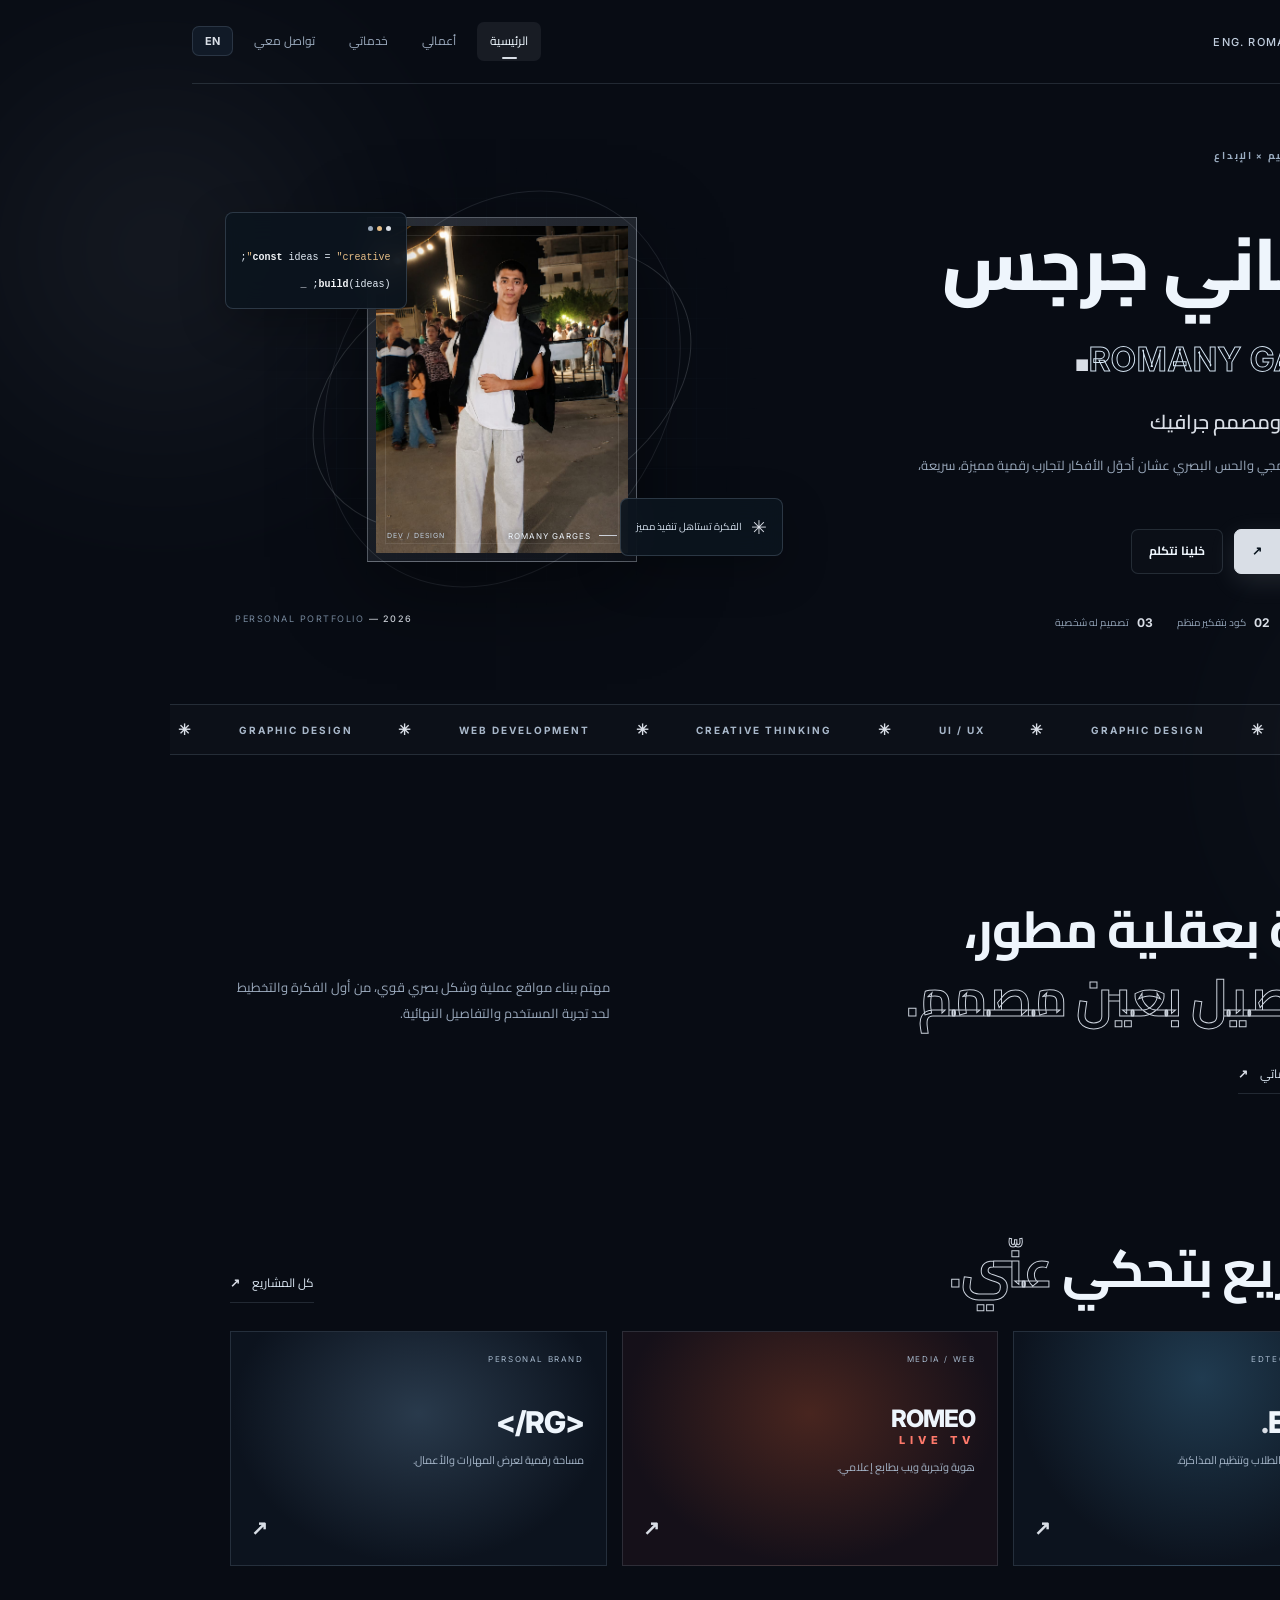
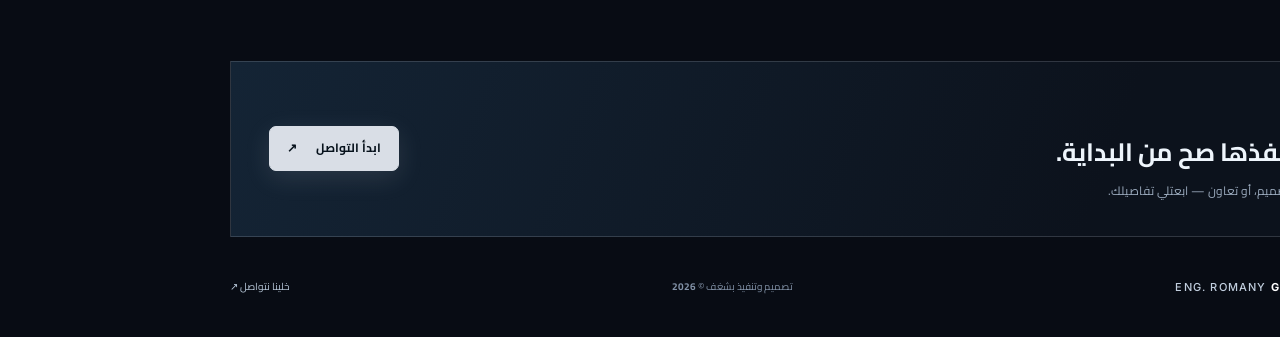
==== commit 8525c152: "Add files via upload" ====
--- a/index.html
+++ b/index.html
@@ -32,7 +32,7 @@
   </div>
   <div class="hero-art reveal">
     <div class="art-grid"></div><div class="art-orbit orbit-one"></div><div class="art-orbit orbit-two"></div>
-    <div class="profile-frame"><img src="profile.jpg" alt="الصورة الشخصية لروماني جرجس" class="profile-photo" onerror="this.style.display='none';this.nextElementSibling.style.display='flex'"><div class="profile-fallback"><span>RG<span>.</span></span><small>ENG. ROMANY GARGES</small></div><div class="photo-label"><span></span> ROMANY GARGES <small>DEV / DESIGN</small></div></div>
+    <div class="profile-frame"><img src="assets/profile.jpg" alt="الصورة الشخصية لروماني جرجس" class="profile-photo" onerror="this.style.display='none';this.nextElementSibling.style.display='flex'"><div class="profile-fallback"><span>RG<span>.</span></span><small>ENG. ROMANY GARGES</small></div><div class="photo-label"><span></span> ROMANY GARGES <small>DEV / DESIGN</small></div></div>
     <div class="float-card code-float"><div class="window-dots"><i></i><i></i><i></i></div><code><b>const</b> ideas = <em>"creative"</em>;<br><b>build</b>(ideas); <span>_</span></code></div>
     <div class="float-card note-float"><span>✳</span> الفكرة تستاهل تنفيذ مميز</div><div class="art-caption">PERSONAL PORTFOLIO <b>— 2026</b></div>
   </div>
--- a/style.css
+++ b/style.css
@@ -1,2 +1,2 @@
-:root{--bg:#080c14;--panel:#101824;--panel2:#121e2d;--line:rgba(191,215,239,.14);--text:#eef5fc;--muted:#9baabd;--blue:#62d2ff;--cyan:#8ce8f0;--silver:#cbd7e5;--font-ar:"Cairo",sans-serif;--font-en:"Inter",sans-serif;--max:1160px}*{box-sizing:border-box}html{scroll-behavior:smooth;scroll-padding-top:100px}body{margin:0;background:var(--bg);color:var(--text);font-family:var(--font-ar);line-height:1.7;overflow-x:hidden}body[data-lang=en]{direction:ltr;font-family:var(--font-en)}a{color:inherit;text-decoration:none}button,input,select,textarea{font:inherit}.container{width:min(var(--max),calc(100% - 44px));margin-inline:auto}.page-glow{position:absolute;width:320px;height:320px;filter:blur(110px);opacity:.13;pointer-events:none;z-index:-1;border-radius:50%}.glow-a{top:90px;left:-170px;background:#078cc5}.glow-b{top:600px;right:-170px;background:#3356ce}.site-header{height:84px;width:min(1320px,calc(100% - 44px));margin:auto;border-bottom:1px solid var(--line);display:flex;align-items:center;justify-content:space-between;position:relative;z-index:20}.brand{display:flex;align-items:center;gap:11px;white-space:nowrap}.brand-symbol{font:800 21px var(--font-en);letter-spacing:-2px}.brand-symbol span{color:var(--blue)}.brand-text{font:500 11px var(--font-en);letter-spacing:1.2px;color:#c1cede}.brand-text b{color:#fff}.main-nav{display:flex;align-items:center;gap:8px}.main-nav a{padding:9px 13px;color:#9baabd;font-size:12px;border-radius:7px;transition:.25s}.main-nav a:hover,.main-nav a.active{color:#eff8ff;background:rgba(98,210,255,.08)}.main-nav a.active:after{content:"";display:block;height:2px;width:15px;background:var(--blue);margin:5px auto -7px;border-radius:5px}.lang-toggle{border:1px solid var(--line);background:#111a27;color:var(--blue);border-radius:7px;padding:7px 12px;cursor:pointer;font:700 11px var(--font-en)}.menu-toggle{display:none;border:1px solid var(--line);background:#101824;border-radius:7px;padding:9px}.menu-toggle span{display:block;width:20px;height:2px;background:#edf5ff;margin:4px}.hero{min-height:620px;display:grid;grid-template-columns:1fr .95fr;align-items:center;gap:42px;padding-block:55px 65px}.eyebrow,.section-kicker{font-size:10px;letter-spacing:1.7px;color:#9caec2;font-weight:700}.eyebrow{display:flex;align-items:center;gap:9px}.pulse{width:7px;height:7px;background:var(--cyan);border-radius:50%;box-shadow:0 0 0 0 rgba(140,232,240,.5);animation:pulse 2s infinite}.hero-intro{color:var(--muted);font-size:14px;margin:31px 0 4px}.hero h1{font-size:clamp(42px,5.7vw,76px);line-height:1.12;letter-spacing:-1.5px;margin:0;font-weight:800}.hero h1 span{font:700 clamp(20px,2.6vw,33px) var(--font-en);letter-spacing:1px;color:transparent;-webkit-text-stroke:1px #d4e4f2}.hero h1 i{font-style:normal;color:var(--blue)}.hero h2{font-size:20px;font-weight:500;margin:19px 0 9px}.hero h2 b{color:var(--blue);font-weight:600}.hero-desc{max-width:500px;color:var(--muted);font-size:13px;line-height:2}.hero-actions{display:flex;gap:11px;flex-wrap:wrap;margin-top:25px}.btn{display:inline-flex;align-items:center;justify-content:center;gap:19px;min-height:45px;padding:0 17px;border-radius:7px;font-size:12px;font-weight:700;transition:transform .2s,background .2s,border-color .2s;cursor:pointer}.btn:hover{transform:translateY(-3px)}.btn-primary{background:var(--blue);color:#07121c;box-shadow:0 7px 26px rgba(98,210,255,.12);border:1px solid var(--blue)}.btn-primary:hover{background:#9ae4ff}.btn-outline{border:1px solid var(--line);color:var(--text);background:rgba(255,255,255,.015)}.btn-outline:hover{border-color:var(--blue)}.quick-stats{display:flex;gap:24px;margin-top:40px;flex-wrap:wrap}.quick-stats div{display:flex;align-items:center;gap:8px;font-size:10px;color:#94a5b9}.quick-stats strong{font:700 12px var(--font-en);color:var(--blue)}.hero-art{height:470px;position:relative;display:flex;align-items:center;justify-content:center}.art-grid{position:absolute;inset:3%;background-image:linear-gradient(rgba(122,169,209,.07) 1px,transparent 1px),linear-gradient(90deg,rgba(122,169,209,.07) 1px,transparent 1px);background-size:30px 30px;mask-image:radial-gradient(ellipse,black 10%,transparent 72%)}.art-orbit{position:absolute;border:1px solid rgba(98,210,255,.18);border-radius:50%}.orbit-one{width:400px;height:260px;transform:rotate(-25deg)}.orbit-two{width:330px;height:420px;transform:rotate(32deg);border-color:rgba(203,215,229,.12)}.profile-frame{position:relative;width:270px;height:345px;padding:8px;background:linear-gradient(145deg,rgba(98,210,255,.17),rgba(255,255,255,.02));border:1px solid rgba(98,210,255,.35);box-shadow:0 25px 85px #0007;z-index:1}.profile-frame:before{content:"";position:absolute;inset:17px;border:1px solid #ffffff18;pointer-events:none;z-index:3}.profile-photo{width:100%;height:100%;object-fit:cover;display:block}.profile-fallback{height:100%;display:none;align-items:center;justify-content:center;flex-direction:column;background:radial-gradient(ellipse at 50% 35%,#2a4359,#0b111b 75%)}.profile-fallback>span{font:800 77px var(--font-en);letter-spacing:-8px}.profile-fallback>span span{color:var(--blue)}.profile-fallback small{font:9px var(--font-en);letter-spacing:2px;color:#9fb1c6;margin-top:14px}.photo-label{position:absolute;bottom:20px;right:19px;left:19px;z-index:4;display:flex;align-items:center;gap:8px;font:8px var(--font-en);letter-spacing:1px;text-shadow:0 1px 8px #000}.photo-label>span{width:18px;height:1px;background:var(--blue)}.photo-label small{margin-right:auto;color:#c0cedd;font-size:7px}.float-card{position:absolute;z-index:5;background:rgba(12,20,31,.9);border:1px solid #bcd5ee30;backdrop-filter:blur(15px);box-shadow:0 15px 45px #0004;border-radius:8px}.code-float{top:58px;left:-5px;padding:13px 15px}.window-dots{display:flex;gap:4px;margin-bottom:10px}.window-dots i{width:5px;height:5px;border-radius:50%;background:var(--blue)}.window-dots i:nth-child(2){background:#e5bd86}.window-dots i:nth-child(3){background:#9aaabd}.code-float code{font:10px/2 monospace;color:#e4edf7}.code-float code b{color:var(--cyan)}.code-float code em{font-style:normal;color:#e5bd86}.code-float code span{color:var(--blue)}.note-float{bottom:68px;right:-8px;padding:12px 15px;display:flex;align-items:center;gap:9px;font-size:10px;color:#d4e0ed}.note-float span{font-size:19px;color:var(--blue)}.art-caption{position:absolute;bottom:0;left:5px;font:9px var(--font-en);letter-spacing:1.5px;color:#77899e}.art-caption b{color:var(--blue);font-weight:500}.ticker{overflow:hidden;border-block:1px solid var(--line);padding:15px 0;background:#ffffff04}.ticker-track{display:flex;align-items:center;justify-content:space-around;gap:30px;min-width:760px;white-space:nowrap;font:700 10px var(--font-en);letter-spacing:2px;color:#a9b8ca}.ticker-track i{font-style:normal;color:var(--blue);font-size:15px}.section{padding-block:100px 0}.section-top{display:flex;justify-content:space-between;align-items:end;gap:35px;margin-bottom:28px}.section-top h2,.page-heading h1{font-size:clamp(32px,4.4vw,52px);line-height:1.3;letter-spacing:-1px;margin:14px 0 0}.section-top h2 span,.page-heading h1 span{color:transparent;-webkit-text-stroke:1px #9ecfe6}.section-top>p{max-width:380px;color:var(--muted);font-size:13px;line-height:2;margin:0 0 5px}.text-link{display:inline-flex;align-items:center;gap:12px;color:#dce8f4;font-size:12px;border-bottom:1px solid var(--line);padding-bottom:8px}.text-link b{color:var(--blue)}.project-preview-grid{display:grid;grid-template-columns:repeat(3,1fr);gap:15px;margin-top:28px}.preview-card{min-height:235px;position:relative;overflow:hidden;border:1px solid var(--line);background:radial-gradient(ellipse at 50% 20%,#203b50,#0c131e 70%);padding:22px;transition:transform .25s,border-color .25s}.preview-card:hover{transform:translateY(-5px);border-color:#62d2ff66}.preview-type{display:block;font:8px var(--font-en);letter-spacing:1.6px;color:#a6b8cc}.preview-card>strong{display:block;font:800 30px var(--font-en);margin-top:40px;letter-spacing:-1px}.preview-card>strong span{color:var(--blue)}.preview-card p{font-size:11px;color:#a4b4c7;max-width:240px}.preview-arrow{position:absolute;left:20px;bottom:20px;color:var(--blue);font-size:20px}.romeo{background:radial-gradient(ellipse at 50% 35%,#48251f,#151019 70%)}.romeo>strong{font-size:24px}.romeo>strong i{display:block;color:#ff796b;font-size:11px;letter-spacing:5px;font-style:normal}.portfolio{background:radial-gradient(ellipse at 50% 35%,#293a4c,#0c131e 70%)}.cta-strip{margin-top:95px;padding:34px 38px;border:1px solid #62d2ff30;background:linear-gradient(110deg,#142435,#0c121c 75%);display:flex;align-items:center;justify-content:space-between;gap:20px;position:relative;overflow:hidden}.cta-strip h2{font-size:25px;margin:8px 0}.cta-strip p{color:var(--muted);font-size:12px;margin:0}.site-footer{min-height:100px;display:flex;align-items:center;justify-content:space-between;gap:18px;color:#8292a7;font-size:10px}.site-footer>a:last-child{color:#b9c9da}.inner-page{padding-top:75px;padding-bottom:50px}.page-heading{max-width:770px;margin-bottom:42px}.page-heading h1{margin:15px 0;font-size:clamp(38px,5vw,62px)}.page-heading p{color:var(--muted);font-size:13px;line-height:2;max-width:650px}.filter-row{display:flex;gap:8px;flex-wrap:wrap;margin:30px 0}.filter-btn{padding:8px 15px;border:1px solid var(--line);border-radius:6px;background:#101824;color:#a9b8ca;cursor:pointer;font-size:11px}.filter-btn.active,.filter-btn:hover{background:#62d2ff16;color:var(--blue);border-color:#62d2ff60}.projects-list{display:grid;gap:18px}.project-detail{display:grid;grid-template-columns:.9fr 1fr;min-height:280px;border:1px solid var(--line);background:#0d131d;overflow:hidden}.project-detail[hidden]{display:none}.project-cover{position:relative;min-height:280px;display:flex;align-items:center;justify-content:center;overflow:hidden}.cover-tag{position:absolute;top:18px;right:18px;font:8px var(--font-en);letter-spacing:1.5px;color:#afc2d5}.cover-eduvo{background:radial-gradient(ellipse at center,#1d3a50,#0a111a 75%)}.eduvo-large{font:800 48px var(--font-en);letter-spacing:-2px}.eduvo-large span{color:var(--blue)}.cover-ui{position:absolute;bottom:38px;display:flex;gap:7px}.cover-ui i{width:55px;height:25px;background:#62d2ff16;border:1px solid #62d2ff35}.cover-romeo{background:radial-gradient(ellipse at center,#4b2520,#0b0e15 75%)}.romeo-large{font:800 28px var(--font-en);z-index:1}.romeo-large span{display:block;text-align:center;font-size:12px;letter-spacing:6px;color:#ff796b}.romeo-ring{position:absolute;width:210px;height:210px;border:1px solid #ff766d55;border-radius:50%;box-shadow:0 0 60px #ff45351a,inset 0 0 40px #ff45351a}.cover-brand{background:radial-gradient(ellipse at center,#263c51,#0a111a 75%)}.rg-art{font:800 68px var(--font-en);letter-spacing:-6px;z-index:1}.rg-art span{color:var(--blue)}.brand-orbit{position:absolute;width:210px;height:140px;border:1px solid #62d2ff55;border-radius:50%;transform:rotate(-25deg)}.project-detail-copy{padding:30px;align-self:center}.project-number{font:9px var(--font-en);letter-spacing:2px;color:var(--blue)}.project-detail-copy h2{font-size:25px;margin:8px 0}.project-detail-copy p{color:var(--muted);font-size:12px;line-height:2}.chips{display:flex;gap:7px;flex-wrap:wrap;margin:18px 0}.chips span{font:9px var(--font-en);border:1px solid var(--line);border-radius:4px;padding:5px 8px;color:#b6c7d8}.project-actions{display:flex;gap:9px;flex-wrap:wrap}.project-actions .btn{font-size:10px;min-height:39px}.services-grid{display:grid;grid-template-columns:repeat(2,1fr);gap:15px}.service-card{position:relative;border:1px solid var(--line);background:linear-gradient(145deg,#121e2c,#0b111a);padding:28px;transition:transform .25s,border-color .25s}.service-card:hover{transform:translateY(-4px);border-color:#62d2ff55}.service-count{position:absolute;left:24px;top:20px;font:10px var(--font-en);color:#61758d}.service-icon{font:700 27px var(--font-en);color:var(--blue);margin-bottom:18px}.service-card h2{font-size:20px;margin:0 0 10px}.service-card p,.service-card li{font-size:12px;color:var(--muted);line-height:1.9}.service-card ul{padding-right:18px;margin:15px 0 22px}.service-card li::marker{color:var(--blue)}.process-section{padding-top:90px}.process-section h2,.contact-form-wrap h2{font-size:29px;margin:13px 0 25px}.process-grid{display:grid;grid-template-columns:repeat(3,1fr);gap:14px}.process-grid>div{padding:23px;border:1px solid var(--line);background:#101824}.process-grid b{font:700 12px var(--font-en);color:var(--blue)}.process-grid h3{font-size:15px;margin:12px 0 4px}.process-grid p{font-size:11px;color:var(--muted);margin:0}.contact-layout{display:grid;grid-template-columns:.95fr 1.05fr;gap:22px;align-items:start}.contact-methods{display:grid;gap:10px}.contact-method{display:flex;align-items:center;gap:14px;padding:16px;border:1px solid var(--line);background:#0e1520;transition:transform .2s,border-color .2s;min-width:0}.contact-method:hover{transform:translateX(-4px);border-color:#62d2ff55}.contact-icon{width:43px;height:43px;flex:0 0 43px;border-radius:10px;display:grid;place-items:center;font-size:20px;background:#62d2ff12;color:var(--blue)}.contact-icon.whatsapp{color:#70dfa1;background:#70dfa112}.contact-icon.instagram{color:#e5a4df;background:#e5a4df12}.contact-method>span:nth-child(2){display:flex;flex-direction:column;min-width:0}.contact-method small{font:8px var(--font-en);letter-spacing:1.5px;color:#8da2b8}.contact-method strong{font-size:13px}.contact-method em{font-size:10px;color:var(--muted);font-style:normal;overflow-wrap:anywhere}.contact-method>b{margin-right:auto;color:var(--blue)}.contact-form-wrap{border:1px solid var(--line);background:#0e1520;padding:27px}.contact-form-wrap>p{color:var(--muted);font-size:11px;line-height:1.9}.contact-form-wrap form{display:grid;gap:8px;margin-top:20px}.contact-form-wrap label{font-size:11px;color:#c6d3e1;margin-top:5px}.contact-form-wrap input,.contact-form-wrap select,.contact-form-wrap textarea{width:100%;border:1px solid var(--line);background:#080e17;color:var(--text);padding:12px;border-radius:6px;outline:none;font-size:12px}.contact-form-wrap input:focus,.contact-form-wrap select:focus,.contact-form-wrap textarea:focus{border-color:#62d2ff88}.contact-form-wrap textarea{resize:vertical}.submit-btn{margin-top:9px}.form-note{font-size:10px!important;color:var(--cyan)!important}.privacy-note{padding:16px;margin-top:20px;border:1px solid var(--line);color:#9fb0c4;font-size:11px;background:#ffffff03}.back-top{position:fixed;bottom:20px;left:20px;width:39px;height:39px;border:1px solid var(--line);background:#101824;color:var(--blue);border-radius:8px;cursor:pointer;opacity:0;pointer-events:none;transition:opacity .2s;z-index:15}.back-top.visible{opacity:1;pointer-events:auto}.reveal{opacity:0;transform:translateY(18px);transition:opacity .65s ease,transform .65s ease}.reveal.is-visible{opacity:1;transform:translateY(0)}@keyframes pulse{0%{box-shadow:0 0 0 0 #8ce8f080}70%{box-shadow:0 0 0 8px #8ce8f000}100%{box-shadow:0 0 0 0 #8ce8f000}}body[data-lang=en] .cover-tag{left:18px;right:auto}body[data-lang=en] .service-card ul{padding-left:18px;padding-right:0}body[data-lang=en] .contact-method>b{margin-right:0;margin-left:auto}body[data-lang=en] .photo-label small{margin-right:0;margin-left:auto}body[data-lang=en] .back-top{left:auto;right:20px}
+:root{--bg:#080c14;--panel:#101824;--panel2:#121e2d;--line:rgba(191,215,239,.14);--text:#eef5fc;--muted:#9baabd;--blue:#d9dee6;--cyan:#f2f4f7;--silver:#aeb7c4;--font-ar:"Cairo",sans-serif;--font-en:"Inter",sans-serif;--max:1160px}*{box-sizing:border-box}html{scroll-behavior:smooth;scroll-padding-top:100px}body{margin:0;background:var(--bg);color:var(--text);font-family:var(--font-ar);line-height:1.7;overflow-x:hidden}body[data-lang=en]{direction:ltr;font-family:var(--font-en)}a{color:inherit;text-decoration:none}button,input,select,textarea{font:inherit}.container{width:min(var(--max),calc(100% - 44px));margin-inline:auto}.page-glow{position:absolute;width:320px;height:320px;filter:blur(110px);opacity:.13;pointer-events:none;z-index:-1;border-radius:50%}.glow-a{top:90px;left:-170px;background:#858b95}.glow-b{top:600px;right:-170px;background:#555a64}.site-header{height:84px;width:min(1320px,calc(100% - 44px));margin:auto;border-bottom:1px solid var(--line);display:flex;align-items:center;justify-content:space-between;position:relative;z-index:20}.brand{display:flex;align-items:center;gap:11px;white-space:nowrap}.brand-symbol{font:800 21px var(--font-en);letter-spacing:-2px}.brand-symbol span{color:var(--blue)}.brand-text{font:500 11px var(--font-en);letter-spacing:1.2px;color:#c1cede}.brand-text b{color:#fff}.main-nav{display:flex;align-items:center;gap:8px}.main-nav a{padding:9px 13px;color:#9baabd;font-size:12px;border-radius:7px;transition:.25s}.main-nav a:hover,.main-nav a.active{color:#eff8ff;background:rgba(210,218,228,.08)}.main-nav a.active:after{content:"";display:block;height:2px;width:15px;background:var(--blue);margin:5px auto -7px;border-radius:5px}.lang-toggle{border:1px solid var(--line);background:#111a27;color:var(--blue);border-radius:7px;padding:7px 12px;cursor:pointer;font:700 11px var(--font-en)}.menu-toggle{display:none;border:1px solid var(--line);background:#101824;border-radius:7px;padding:9px}.menu-toggle span{display:block;width:20px;height:2px;background:#edf5ff;margin:4px}.hero{min-height:620px;display:grid;grid-template-columns:1fr .95fr;align-items:center;gap:42px;padding-block:55px 65px}.eyebrow,.section-kicker{font-size:10px;letter-spacing:1.7px;color:#9caec2;font-weight:700}.eyebrow{display:flex;align-items:center;gap:9px}.pulse{width:7px;height:7px;background:var(--cyan);border-radius:50%;box-shadow:0 0 0 0 rgba(220,225,232,.5);animation:pulse 2s infinite}.hero-intro{color:var(--muted);font-size:14px;margin:31px 0 4px}.hero h1{font-size:clamp(42px,5.7vw,76px);line-height:1.12;letter-spacing:-1.5px;margin:0;font-weight:800}.hero h1 span{font:700 clamp(20px,2.6vw,33px) var(--font-en);letter-spacing:1px;color:transparent;-webkit-text-stroke:1px #d4e4f2}.hero h1 i{font-style:normal;color:var(--blue)}.hero h2{font-size:20px;font-weight:500;margin:19px 0 9px}.hero h2 b{color:var(--blue);font-weight:600}.hero-desc{max-width:500px;color:var(--muted);font-size:13px;line-height:2}.hero-actions{display:flex;gap:11px;flex-wrap:wrap;margin-top:25px}.btn{display:inline-flex;align-items:center;justify-content:center;gap:19px;min-height:45px;padding:0 17px;border-radius:7px;font-size:12px;font-weight:700;transition:transform .2s,background .2s,border-color .2s;cursor:pointer}.btn:hover{transform:translateY(-3px)}.btn-primary{background:var(--blue);color:#07121c;box-shadow:0 7px 26px rgba(210,218,228,.12);border:1px solid var(--blue)}.btn-primary:hover{background:#9ae4ff}.btn-outline{border:1px solid var(--line);color:var(--text);background:rgba(255,255,255,.015)}.btn-outline:hover{border-color:var(--blue)}.quick-stats{display:flex;gap:24px;margin-top:40px;flex-wrap:wrap}.quick-stats div{display:flex;align-items:center;gap:8px;font-size:10px;color:#94a5b9}.quick-stats strong{font:700 12px var(--font-en);color:var(--blue)}.hero-art{height:470px;position:relative;display:flex;align-items:center;justify-content:center}.art-grid{position:absolute;inset:3%;background-image:linear-gradient(rgba(122,169,209,.07) 1px,transparent 1px),linear-gradient(90deg,rgba(122,169,209,.07) 1px,transparent 1px);background-size:30px 30px;mask-image:radial-gradient(ellipse,black 10%,transparent 72%)}.art-orbit{position:absolute;border:1px solid rgba(210,218,228,.18);border-radius:50%}.orbit-one{width:400px;height:260px;transform:rotate(-25deg)}.orbit-two{width:330px;height:420px;transform:rotate(32deg);border-color:rgba(203,215,229,.12)}.profile-frame{position:relative;width:270px;height:345px;padding:8px;background:linear-gradient(145deg,rgba(210,218,228,.17),rgba(255,255,255,.02));border:1px solid rgba(210,218,228,.35);box-shadow:0 25px 85px #0007;z-index:1}.profile-frame:before{content:"";position:absolute;inset:17px;border:1px solid #ffffff18;pointer-events:none;z-index:3}.profile-photo{width:100%;height:100%;object-fit:cover;display:block}.profile-fallback{height:100%;display:none;align-items:center;justify-content:center;flex-direction:column;background:radial-gradient(ellipse at 50% 35%,#2a4359,#0b111b 75%)}.profile-fallback>span{font:800 77px var(--font-en);letter-spacing:-8px}.profile-fallback>span span{color:var(--blue)}.profile-fallback small{font:9px var(--font-en);letter-spacing:2px;color:#9fb1c6;margin-top:14px}.photo-label{position:absolute;bottom:20px;right:19px;left:19px;z-index:4;display:flex;align-items:center;gap:8px;font:8px var(--font-en);letter-spacing:1px;text-shadow:0 1px 8px #000}.photo-label>span{width:18px;height:1px;background:var(--blue)}.photo-label small{margin-right:auto;color:#c0cedd;font-size:7px}.float-card{position:absolute;z-index:5;background:rgba(12,20,31,.9);border:1px solid #bcd5ee30;backdrop-filter:blur(15px);box-shadow:0 15px 45px #0004;border-radius:8px}.code-float{top:58px;left:-5px;padding:13px 15px}.window-dots{display:flex;gap:4px;margin-bottom:10px}.window-dots i{width:5px;height:5px;border-radius:50%;background:var(--blue)}.window-dots i:nth-child(2){background:#e5bd86}.window-dots i:nth-child(3){background:#9aaabd}.code-float code{font:10px/2 monospace;color:#e4edf7}.code-float code b{color:var(--cyan)}.code-float code em{font-style:normal;color:#e5bd86}.code-float code span{color:var(--blue)}.note-float{bottom:68px;right:-8px;padding:12px 15px;display:flex;align-items:center;gap:9px;font-size:10px;color:#d4e0ed}.note-float span{font-size:19px;color:var(--blue)}.art-caption{position:absolute;bottom:0;left:5px;font:9px var(--font-en);letter-spacing:1.5px;color:#77899e}.art-caption b{color:var(--blue);font-weight:500}.ticker{overflow:hidden;border-block:1px solid var(--line);padding:15px 0;background:#ffffff04}.ticker-track{display:flex;align-items:center;justify-content:space-around;gap:30px;min-width:760px;white-space:nowrap;font:700 10px var(--font-en);letter-spacing:2px;color:#a9b8ca}.ticker-track i{font-style:normal;color:var(--blue);font-size:15px}.section{padding-block:100px 0}.section-top{display:flex;justify-content:space-between;align-items:end;gap:35px;margin-bottom:28px}.section-top h2,.page-heading h1{font-size:clamp(32px,4.4vw,52px);line-height:1.3;letter-spacing:-1px;margin:14px 0 0}.section-top h2 span,.page-heading h1 span{color:transparent;-webkit-text-stroke:1px #cbd2dc}.section-top>p{max-width:380px;color:var(--muted);font-size:13px;line-height:2;margin:0 0 5px}.text-link{display:inline-flex;align-items:center;gap:12px;color:#dce8f4;font-size:12px;border-bottom:1px solid var(--line);padding-bottom:8px}.text-link b{color:var(--blue)}.project-preview-grid{display:grid;grid-template-columns:repeat(3,1fr);gap:15px;margin-top:28px}.preview-card{min-height:235px;position:relative;overflow:hidden;border:1px solid var(--line);background:radial-gradient(ellipse at 50% 20%,#203b50,#0c131e 70%);padding:22px;transition:transform .25s,border-color .25s}.preview-card:hover{transform:translateY(-5px);border-color:#c8ced866}.preview-type{display:block;font:8px var(--font-en);letter-spacing:1.6px;color:#a6b8cc}.preview-card>strong{display:block;font:800 30px var(--font-en);margin-top:40px;letter-spacing:-1px}.preview-card>strong span{color:var(--blue)}.preview-card p{font-size:11px;color:#a4b4c7;max-width:240px}.preview-arrow{position:absolute;left:20px;bottom:20px;color:var(--blue);font-size:20px}.romeo{background:radial-gradient(ellipse at 50% 35%,#48251f,#151019 70%)}.romeo>strong{font-size:24px}.romeo>strong i{display:block;color:#ff796b;font-size:11px;letter-spacing:5px;font-style:normal}.portfolio{background:radial-gradient(ellipse at 50% 35%,#293a4c,#0c131e 70%)}.cta-strip{margin-top:95px;padding:34px 38px;border:1px solid #c8ced830;background:linear-gradient(110deg,#142435,#0c121c 75%);display:flex;align-items:center;justify-content:space-between;gap:20px;position:relative;overflow:hidden}.cta-strip h2{font-size:25px;margin:8px 0}.cta-strip p{color:var(--muted);font-size:12px;margin:0}.site-footer{min-height:100px;display:flex;align-items:center;justify-content:space-between;gap:18px;color:#8292a7;font-size:10px}.site-footer>a:last-child{color:#b9c9da}.inner-page{padding-top:75px;padding-bottom:50px}.page-heading{max-width:770px;margin-bottom:42px}.page-heading h1{margin:15px 0;font-size:clamp(38px,5vw,62px)}.page-heading p{color:var(--muted);font-size:13px;line-height:2;max-width:650px}.filter-row{display:flex;gap:8px;flex-wrap:wrap;margin:30px 0}.filter-btn{padding:8px 15px;border:1px solid var(--line);border-radius:6px;background:#101824;color:#a9b8ca;cursor:pointer;font-size:11px}.filter-btn.active,.filter-btn:hover{background:#c8ced816;color:var(--blue);border-color:#c8ced860}.projects-list{display:grid;gap:18px}.project-detail{display:grid;grid-template-columns:.9fr 1fr;min-height:280px;border:1px solid var(--line);background:#0d131d;overflow:hidden}.project-detail[hidden]{display:none}.project-cover{position:relative;min-height:280px;display:flex;align-items:center;justify-content:center;overflow:hidden}.cover-tag{position:absolute;top:18px;right:18px;font:8px var(--font-en);letter-spacing:1.5px;color:#afc2d5}.cover-eduvo{background:radial-gradient(ellipse at center,#1d3a50,#0a111a 75%)}.eduvo-large{font:800 48px var(--font-en);letter-spacing:-2px}.eduvo-large span{color:var(--blue)}.cover-ui{position:absolute;bottom:38px;display:flex;gap:7px}.cover-ui i{width:55px;height:25px;background:#c8ced816;border:1px solid #c8ced835}.cover-romeo{background:radial-gradient(ellipse at center,#4b2520,#0b0e15 75%)}.romeo-large{font:800 28px var(--font-en);z-index:1}.romeo-large span{display:block;text-align:center;font-size:12px;letter-spacing:6px;color:#ff796b}.romeo-ring{position:absolute;width:210px;height:210px;border:1px solid #ff766d55;border-radius:50%;box-shadow:0 0 60px #ff45351a,inset 0 0 40px #ff45351a}.cover-brand{background:radial-gradient(ellipse at center,#263c51,#0a111a 75%)}.rg-art{font:800 68px var(--font-en);letter-spacing:-6px;z-index:1}.rg-art span{color:var(--blue)}.brand-orbit{position:absolute;width:210px;height:140px;border:1px solid #c8ced855;border-radius:50%;transform:rotate(-25deg)}.project-detail-copy{padding:30px;align-self:center}.project-number{font:9px var(--font-en);letter-spacing:2px;color:var(--blue)}.project-detail-copy h2{font-size:25px;margin:8px 0}.project-detail-copy p{color:var(--muted);font-size:12px;line-height:2}.chips{display:flex;gap:7px;flex-wrap:wrap;margin:18px 0}.chips span{font:9px var(--font-en);border:1px solid var(--line);border-radius:4px;padding:5px 8px;color:#b6c7d8}.project-actions{display:flex;gap:9px;flex-wrap:wrap}.project-actions .btn{font-size:10px;min-height:39px}.services-grid{display:grid;grid-template-columns:repeat(2,1fr);gap:15px}.service-card{position:relative;border:1px solid var(--line);background:linear-gradient(145deg,#121e2c,#0b111a);padding:28px;transition:transform .25s,border-color .25s}.service-card:hover{transform:translateY(-4px);border-color:#c8ced855}.service-count{position:absolute;left:24px;top:20px;font:10px var(--font-en);color:#61758d}.service-icon{font:700 27px var(--font-en);color:var(--blue);margin-bottom:18px}.service-card h2{font-size:20px;margin:0 0 10px}.service-card p,.service-card li{font-size:12px;color:var(--muted);line-height:1.9}.service-card ul{padding-right:18px;margin:15px 0 22px}.service-card li::marker{color:var(--blue)}.process-section{padding-top:90px}.process-section h2,.contact-form-wrap h2{font-size:29px;margin:13px 0 25px}.process-grid{display:grid;grid-template-columns:repeat(3,1fr);gap:14px}.process-grid>div{padding:23px;border:1px solid var(--line);background:#101824}.process-grid b{font:700 12px var(--font-en);color:var(--blue)}.process-grid h3{font-size:15px;margin:12px 0 4px}.process-grid p{font-size:11px;color:var(--muted);margin:0}.contact-layout{display:grid;grid-template-columns:.95fr 1.05fr;gap:22px;align-items:start}.contact-methods{display:grid;gap:10px}.contact-method{display:flex;align-items:center;gap:14px;padding:16px;border:1px solid var(--line);background:#0e1520;transition:transform .2s,border-color .2s;min-width:0}.contact-method:hover{transform:translateX(-4px);border-color:#c8ced855}.contact-icon{width:43px;height:43px;flex:0 0 43px;border-radius:10px;display:grid;place-items:center;font-size:20px;background:#c8ced812;color:var(--blue)}.contact-icon.whatsapp{color:#70dfa1;background:#70dfa112}.contact-icon.instagram{color:#e5a4df;background:#e5a4df12}.contact-method>span:nth-child(2){display:flex;flex-direction:column;min-width:0}.contact-method small{font:8px var(--font-en);letter-spacing:1.5px;color:#8da2b8}.contact-method strong{font-size:13px}.contact-method em{font-size:10px;color:var(--muted);font-style:normal;overflow-wrap:anywhere}.contact-method>b{margin-right:auto;color:var(--blue)}.contact-form-wrap{border:1px solid var(--line);background:#0e1520;padding:27px}.contact-form-wrap>p{color:var(--muted);font-size:11px;line-height:1.9}.contact-form-wrap form{display:grid;gap:8px;margin-top:20px}.contact-form-wrap label{font-size:11px;color:#c6d3e1;margin-top:5px}.contact-form-wrap input,.contact-form-wrap select,.contact-form-wrap textarea{width:100%;border:1px solid var(--line);background:#080e17;color:var(--text);padding:12px;border-radius:6px;outline:none;font-size:12px}.contact-form-wrap input:focus,.contact-form-wrap select:focus,.contact-form-wrap textarea:focus{border-color:#c8ced888}.contact-form-wrap textarea{resize:vertical}.submit-btn{margin-top:9px}.form-note{font-size:10px!important;color:var(--cyan)!important}.privacy-note{padding:16px;margin-top:20px;border:1px solid var(--line);color:#9fb0c4;font-size:11px;background:#ffffff03}.back-top{position:fixed;bottom:20px;left:20px;width:39px;height:39px;border:1px solid var(--line);background:#101824;color:var(--blue);border-radius:8px;cursor:pointer;opacity:0;pointer-events:none;transition:opacity .2s;z-index:15}.back-top.visible{opacity:1;pointer-events:auto}.reveal{opacity:0;transform:translateY(18px);transition:opacity .65s ease,transform .65s ease}.reveal.is-visible{opacity:1;transform:translateY(0)}@keyframes pulse{0%{box-shadow:0 0 0 0 #f2f4f780}70%{box-shadow:0 0 0 8px #f2f4f700}100%{box-shadow:0 0 0 0 #f2f4f700}}body[data-lang=en] .cover-tag{left:18px;right:auto}body[data-lang=en] .service-card ul{padding-left:18px;padding-right:0}body[data-lang=en] .contact-method>b{margin-right:0;margin-left:auto}body[data-lang=en] .photo-label small{margin-right:0;margin-left:auto}body[data-lang=en] .back-top{left:auto;right:20px}
 @media(max-width:850px){.site-header{height:75px}.main-nav{gap:0}.main-nav a{padding:8px}.hero{gap:15px;min-height:550px}.hero h1{font-size:clamp(40px,6vw,60px)}.hero-art{transform:scale(.9)}.section-top{gap:20px}.project-detail-copy{padding:23px}.project-cover{min-height:250px}}@media(max-width:680px){.container,.site-header{width:calc(100% - 32px)}.menu-toggle{display:block}.main-nav{display:none;position:absolute;top:74px;left:0;right:0;align-items:stretch;flex-direction:column;padding:12px;background:#0d1420;border:1px solid var(--line);box-shadow:0 20px 40px #0007}.main-nav.open{display:flex}.main-nav a{padding:12px;font-size:13px}.main-nav a.active:after{display:none}.lang-toggle{margin-top:8px;min-height:38px}.hero{grid-template-columns:1fr;padding-top:25px;gap:0}.hero-art{height:355px;transform:scale(.85);margin:-5px 0 -5px;order:0}.hero-copy{order:1}.hero h1{font-size:clamp(43px,11vw,65px)}.hero h1 span{font-size:clamp(19px,5vw,28px)}.hero h2{font-size:17px}.hero-desc{font-size:12px}.quick-stats{gap:15px;margin-top:27px}.quick-stats div{font-size:9px}.section{padding-top:75px}.section-top{display:block}.section-top>p{margin-top:15px}.section-top h2{font-size:36px}.project-preview-grid,.services-grid,.process-grid,.contact-layout{grid-template-columns:1fr}.preview-card{min-height:205px}.cta-strip{margin-top:65px;padding:25px;align-items:flex-start;flex-direction:column}.cta-strip h2{font-size:22px}.site-footer{padding-block:24px;align-items:flex-start;flex-direction:column;gap:10px}.inner-page{padding-top:50px}.page-heading h1{font-size:39px}.project-detail{grid-template-columns:1fr}.project-cover{min-height:220px}.project-detail-copy{padding:22px}.contact-form-wrap{padding:21px}.service-card{padding:23px}.process-section{padding-top:65px}}@media(prefers-reduced-motion:reduce){*,*::before,*::after{scroll-behavior:auto!important;animation:none!important;transition:none!important}.reveal{opacity:1;transform:none}}
